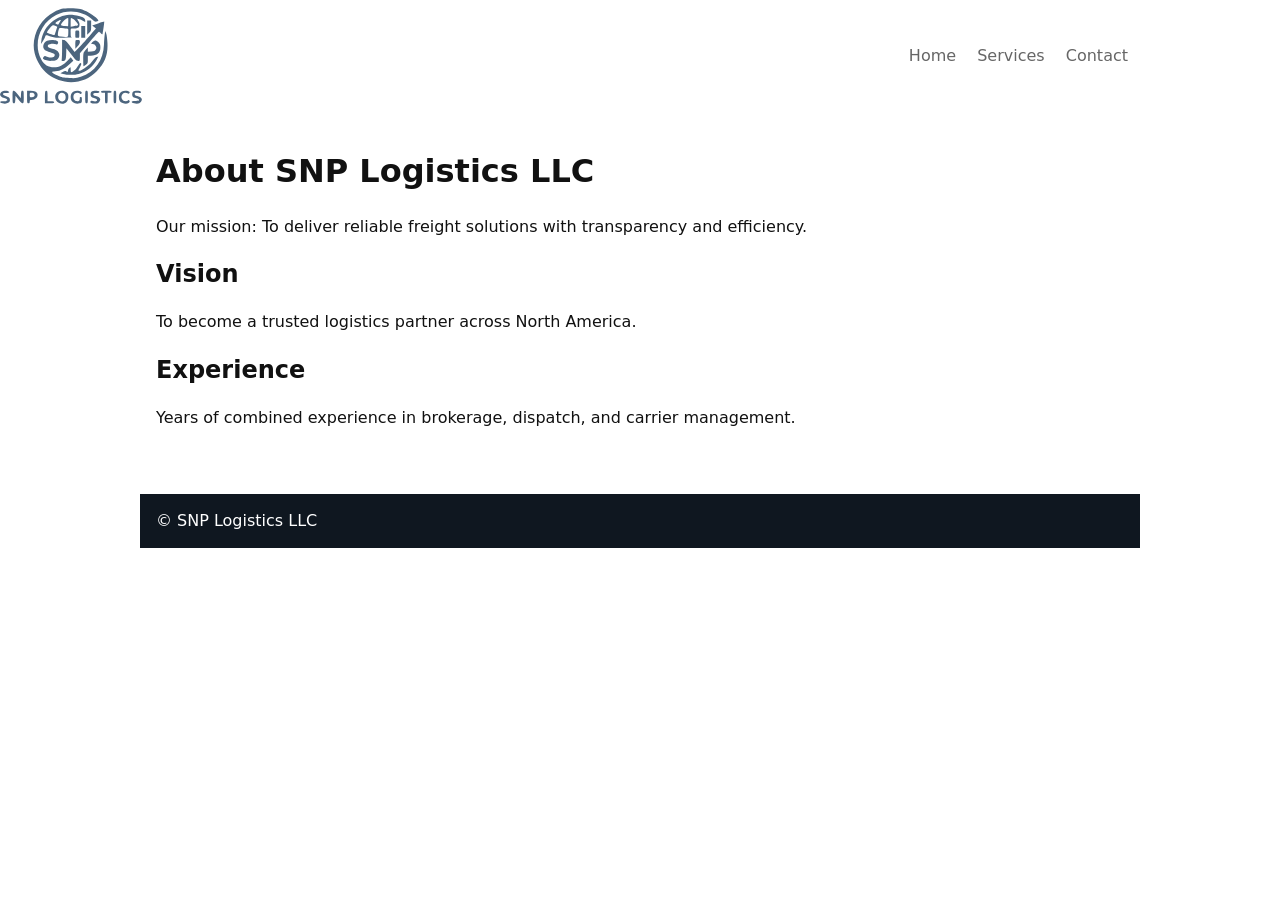
==== about.html @ fad3671a "trigger deployment" ====
<!doctype html>
<html lang="en">
<head>
  <meta charset="utf-8" />
  <meta name="viewport" content="width=device-width,initial-scale=1" />
  <title>About — SNP Logistics LLC</title>
  <link rel="stylesheet" href="css/style.css">
</head>
<body>
  <header class="site-header container">
    <a class="logo" href="/"><img src="assets/icons/logo.svg" alt="logo"/></a>
    <nav>
      <a href="index.html">Home</a>
      <a href="services.html">Services</a>
      <a href="contact.html">Contact</a>
    </nav>
  </header>

  <main class="container">
    <h1>About SNP Logistics LLC</h1>
    <p>Our mission: To deliver reliable freight solutions with transparency and efficiency.</p>
    <h2>Vision</h2>
    <p>To become a trusted logistics partner across North America.</p>
    <h2>Experience</h2>
    <p>Years of combined experience in brokerage, dispatch, and carrier management.</p>
  </main>

  <footer class="site-footer container">&copy; SNP Logistics LLC</footer>
</body>




</html>
---- css/style.css ----
:root{--accent:#0b63d6;--muted:#666}
*{box-sizing:border-box;font-family:Inter,system-ui,Arial,sans-serif}
body{margin:0;color:#111;line-height:1.4}
.container{max-width:1000px;margin:0 auto;padding:1rem}
.site-header{display:flex;justify-content:space-between;align-items:center;padding:0.5rem 0}
.logo{display:flex;align-items:center;gap:.5rem;text-decoration:none;color:inherit}
.logo img{height:96px}
/* push logo much further left */
.logo{margin-left:-140px}
nav a{margin-left:1rem;text-decoration:none;color:var(--muted)}
.hero{background:#f4f7fb;padding:3rem 0}
.hero h1{margin:0 0 .5rem;font-size:2rem}
.cta-row .btn{margin-right:.5rem}
.btn{background:var(--accent);color:#fff;padding:.5rem 1rem;border-radius:6px;text-decoration:none;border:none}
.btn.ghost{background:transparent;color:var(--accent);border:1px solid var(--accent)}
.grid{display:grid;grid-template-columns:repeat(auto-fit,minmax(200px,1fr));gap:1rem}
.card{padding:1rem;background:#fff;border-radius:8px;box-shadow:0 1px 3px rgba(0,0,0,.06);text-align:center}
.card img{height:48px;margin-bottom:.5rem}
.form label{display:block;margin-bottom:.5rem}
.form input,.form textarea,.form select{width:100%;padding:.5rem;margin-top:.25rem;border:1px solid #ddd;border-radius:6px}
.site-footer{background:#0f1720;color:#fff;padding:1rem;margin-top:2rem}
.site-footer a{color:#cfe3ff}
@media(min-width:700px){.hero h1{font-size:2.6rem}}

/* Move logo further left by removing container left padding inside headers */
.site-header .container{padding-left:0;padding-right:.75rem}
header.site-header.container{padding-left:0;padding-right:.75rem}

/* Slightly reduce the negative offset on small screens so logo doesn't touch the viewport */
@media(max-width:700px){
	/* less negative on mobile to avoid overlap */
	.logo{margin-left:-24px}
	.logo img{height:56px}
}
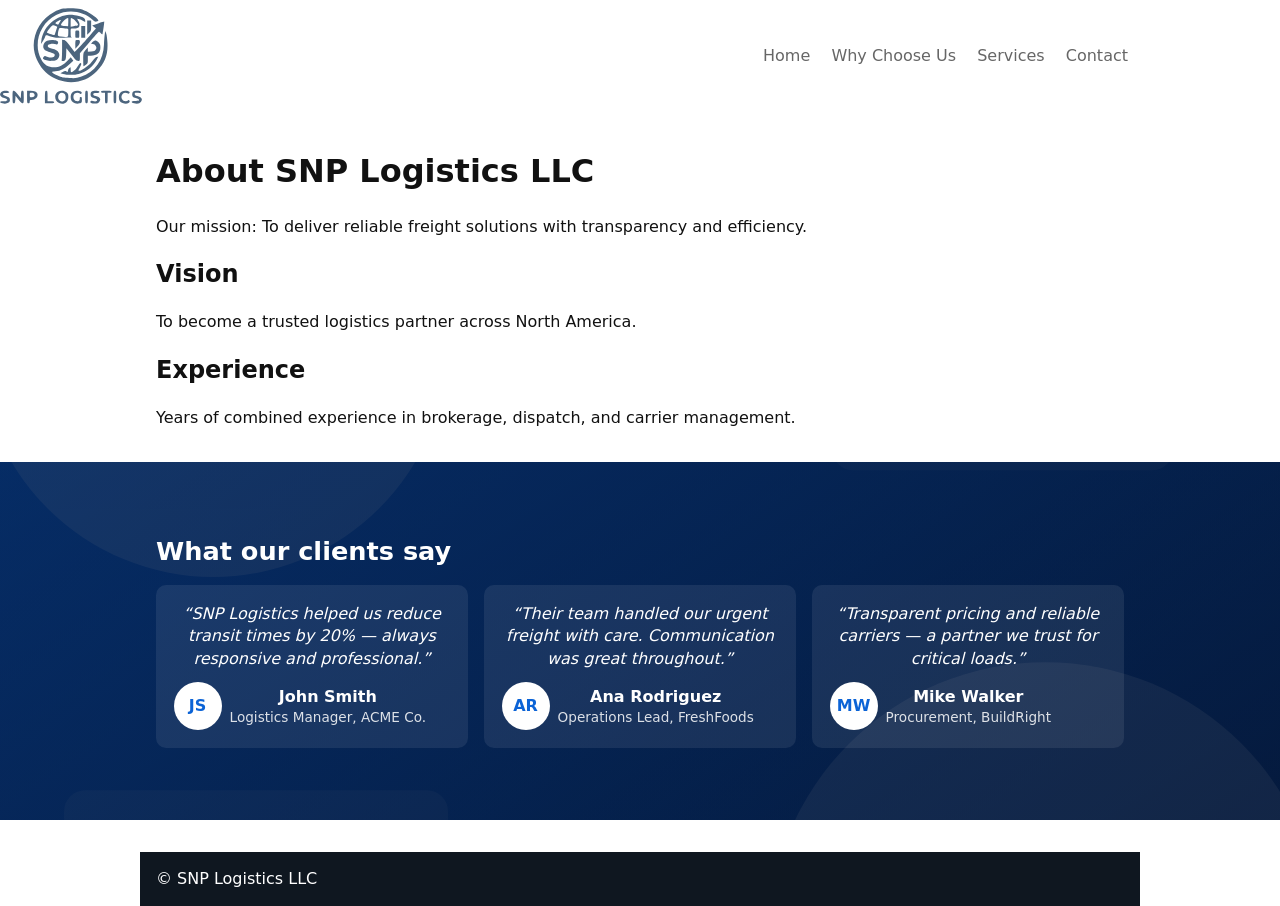
==== commit 01d0fd6d: "second changes" ====
--- a/about.html
+++ b/about.html
@@ -11,6 +11,7 @@
     <a class="logo" href="/"><img src="assets/icons/logo.svg" alt="logo"/></a>
     <nav>
       <a href="index.html">Home</a>
+      <a href="why-us.html">Why Choose Us</a>
       <a href="services.html">Services</a>
       <a href="contact.html">Contact</a>
     </nav>
@@ -25,6 +26,38 @@
     <p>Years of combined experience in brokerage, dispatch, and carrier management.</p>
   </main>
 
+  <section class="testimonials">
+    <div class="testimonials__overlay"></div>
+    <div class="container testimonials__container">
+      <h2>What our clients say</h2>
+      <div class="testimonials__grid">
+        <article class="testimonial card">
+          <p class="testimonial__quote">“SNP Logistics helped us reduce transit times by 20% — always responsive and professional.”</p>
+          <div class="testimonial__meta">
+            <div class="avatar">JS</div>
+            <div class="meta-text"><strong>John Smith</strong><div class="role">Logistics Manager, ACME Co.</div></div>
+          </div>
+        </article>
+
+        <article class="testimonial card">
+          <p class="testimonial__quote">“Their team handled our urgent freight with care. Communication was great throughout.”</p>
+          <div class="testimonial__meta">
+            <div class="avatar">AR</div>
+            <div class="meta-text"><strong>Ana Rodriguez</strong><div class="role">Operations Lead, FreshFoods</div></div>
+          </div>
+        </article>
+
+        <article class="testimonial card">
+          <p class="testimonial__quote">“Transparent pricing and reliable carriers — a partner we trust for critical loads.”</p>
+          <div class="testimonial__meta">
+            <div class="avatar">MW</div>
+            <div class="meta-text"><strong>Mike Walker</strong><div class="role">Procurement, BuildRight</div></div>
+          </div>
+        </article>
+      </div>
+    </div>
+  </section>
+
   <footer class="site-footer container">&copy; SNP Logistics LLC</footer>
 </body>
 
--- a/css/style.css
+++ b/css/style.css
@@ -32,3 +32,57 @@
 	.logo{margin-left:-24px}
 	.logo img{height:56px}
 }
+
+/* Testimonials section styles */
+.testimonials{position:relative;background-image:url("../assets/testimonials-bg.svg");background-size:cover;background-position:center;padding:3.5rem 0;color:#fff}
+.testimonials__overlay{position:absolute;inset:0;background:linear-gradient(rgba(2,6,23,0.55),rgba(2,6,23,0.55))}
+.testimonials__container{position:relative;z-index:1}
+.testimonials h2{margin:0 0 .75rem;color:#fff;font-size:1.6rem}
+.testimonials__grid{display:grid;grid-template-columns:repeat(auto-fit,minmax(240px,1fr));gap:1rem;margin-top:1rem}
+.testimonial.card{background:rgba(255,255,255,0.08);color:#fff;padding:1.1rem;border-radius:10px;box-shadow:none}
+.testimonial__quote{font-style:italic;margin:0 0 .75rem}
+.testimonial__meta{display:flex;align-items:center;gap:.5rem}
+.avatar{width:48px;height:48px;border-radius:50%;background:#fff;color:#0b63d6;display:flex;align-items:center;justify-content:center;font-weight:700}
+.meta-text .role{font-size:0.85rem;color:rgba(255,255,255,0.85)}
+
+@media(max-width:520px){
+  .testimonials{padding:2rem 0}
+  .avatar{width:40px;height:40px}
+  .testimonials h2{font-size:1.2rem}
+}
+
+/* Contact section styles */
+.contact-section{position:relative;padding:3rem 0;background-image:url("../assets/contact-truck-bg.svg");background-size:cover;background-position:right center;color:#0b1b2b}
+.contact-section__overlay{position:absolute;inset:0;background:linear-gradient(rgba(255,255,255,0.85),rgba(255,255,255,0.82));z-index:0}
+.contact-section__inner{position:relative;z-index:1;display:grid;grid-template-columns:1fr 320px;gap:1.25rem;align-items:start}
+.contact-section__form{padding:1.25rem;background:rgba(255,255,255,0.95);border-radius:10px;box-shadow:0 6px 18px rgba(16,40,80,0.06)}
+.contact-section__form h2{margin-top:0}
+.contact-section__form .muted{color:var(--muted);margin-bottom:.75rem}
+.contact-section__form .form label{display:block;margin-bottom:.75rem}
+.contact-section__form .form input,.contact-section__form .form textarea{width:100%;padding:.6rem;border:1px solid #e6eef8;border-radius:8px;background:#ffffff}
+.contact-section__form .btn{display:inline-block;margin-top:.5rem}
+.contact-section__info{padding:1rem 1.25rem;border-radius:10px;background:linear-gradient(180deg,rgba(255,255,255,0.98),rgba(255,255,255,0.96));box-shadow:0 6px 18px rgba(12,24,40,.05)}
+.contact-section__info h3{margin-top:0}
+.contact-list{list-style:none;padding:0;margin:0;display:flex;flex-direction:column;gap:.75rem}
+.contact-list li{display:flex;gap:.75rem;align-items:center}
+.contact-list .icon{width:44px;height:44px;border-radius:8px;background:#eef6ff;display:inline-flex;align-items:center;justify-content:center;font-size:1.1rem}
+.muted{color:var(--muted)}
+
+@media(max-width:900px){
+	.contact-section__inner{grid-template-columns:1fr}
+	.contact-section__info{order:2}
+}
+
+/* Why Choose Us page styles */
+.stats-overview .stats-grid{display:grid;grid-template-columns:repeat(auto-fit,minmax(180px,1fr));gap:1rem;margin-top:1rem}
+.stat{padding:1.25rem;text-align:center;background:linear-gradient(180deg,#fff,#f8fbff);border-radius:10px}
+.stat__value{font-size:2rem;font-weight:800;color:var(--accent)}
+.stat__label{font-size:.95rem;color:var(--muted);margin-top:.25rem}
+.why-grid{display:grid;grid-template-columns:1fr 320px;gap:1.25rem;margin-top:1rem}
+.why-grid .content{padding:1.25rem}
+.quick-facts ul{list-style:none;padding:0;margin:0}
+.quick-facts li{padding:.45rem 0;border-bottom:1px solid #eef4fb}
+
+@media(max-width:900px){
+	.why-grid{grid-template-columns:1fr}
+}
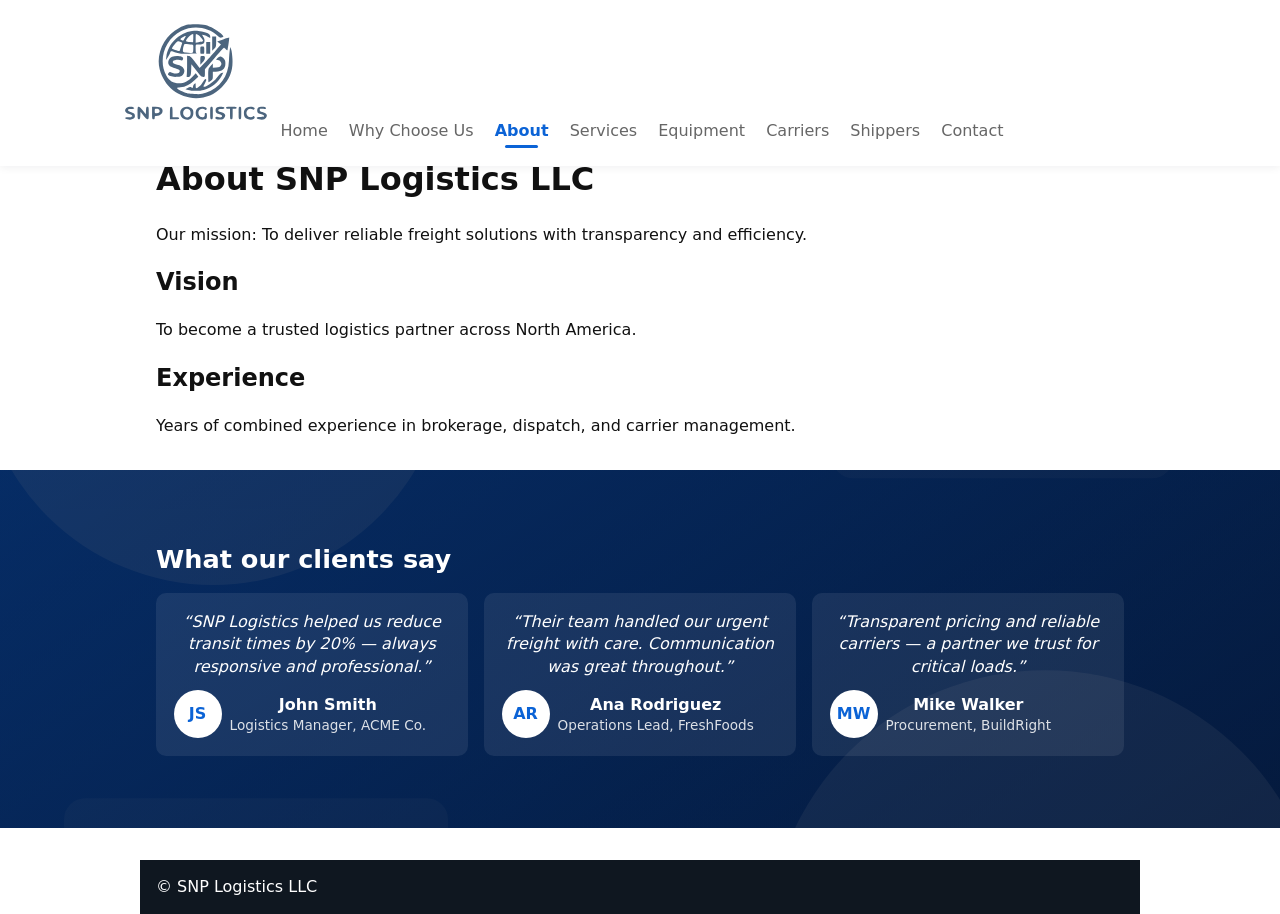
==== commit 6d592533: "day three" ====
--- a/about.html
+++ b/about.html
@@ -7,14 +7,20 @@
   <link rel="stylesheet" href="css/style.css">
 </head>
 <body>
-  <header class="site-header container">
+  <header class="site-header">
+    <div class="container">
     <a class="logo" href="/"><img src="assets/icons/logo.svg" alt="logo"/></a>
     <nav>
       <a href="index.html">Home</a>
       <a href="why-us.html">Why Choose Us</a>
+      <a href="about.html" aria-current="page">About</a>
       <a href="services.html">Services</a>
+      <a href="equipment.html">Equipment</a>
+      <a href="carriers.html">Carriers</a>
+      <a href="shippers.html">Shippers</a>
       <a href="contact.html">Contact</a>
     </nav>
+    </div>
   </header>
 
   <main class="container">
--- a/css/style.css
+++ b/css/style.css
@@ -1,6 +1,9 @@
 :root{--accent:#0b63d6;--muted:#666}
 *{box-sizing:border-box;font-family:Inter,system-ui,Arial,sans-serif}
 body{margin:0;color:#111;line-height:1.4}
+.site-header{position:fixed;top:0;left:0;right:0;background:#fff;z-index:1000;box-shadow:0 2px 8px rgba(10,20,40,0.06)}
+/* ensure page content isn't hidden behind the fixed header */
+body{padding-top:120px}
 .container{max-width:1000px;margin:0 auto;padding:1rem}
 .site-header{display:flex;justify-content:space-between;align-items:center;padding:0.5rem 0}
 .logo{display:flex;align-items:center;gap:.5rem;text-decoration:none;color:inherit}
@@ -31,6 +34,10 @@
 	/* less negative on mobile to avoid overlap */
 	.logo{margin-left:-24px}
 	.logo img{height:56px}
+}
+
+@media(max-width:800px){
+  body{padding-top:88px}
 }
 
 /* Testimonials section styles */
@@ -86,3 +93,79 @@
 @media(max-width:900px){
 	.why-grid{grid-template-columns:1fr}
 }
+
+/* Compact Why section on homepage */
+.why-home{padding:2rem 0;background:transparent}
+.why-home h2{margin:0 0 .25rem}
+.why-home .muted{margin-bottom:.75rem}
+.why-home__stats{display:grid;grid-template-columns:repeat(3,1fr);gap:1rem;align-items:center}
+.why-home__stat{padding:1rem;text-align:center}
+.why-home__stat .stat__value{font-size:1.6rem}
+.why-home__stat .stat__label{font-size:.9rem;color:var(--muted)}
+.why-home__cta{display:flex;align-items:center;justify-content:center}
+
+@media(max-width:700px){
+	.why-home__stats{grid-template-columns:1fr;gap:.75rem}
+	.why-home__cta{padding:0.25rem}
+}
+
+/* Request Quote page styles */
+.quote-hero{position:relative;background-size:cover;background-position:center;padding:3.5rem 0;color:#fff;}
+.quote-hero{background-image: -webkit-image-set(url("../assets/quote-hero-1200.webp") 1x, url("../assets/quote-hero-1200.jpg") 1x);}
+.quote-hero{background-image: image-set(url("../assets/quote-hero-1200.webp") type("image/webp") 1x, url("../assets/quote-hero-1200.jpg") type("image/jpeg") 1x);}
+.quote-hero::before{content:"";position:absolute;inset:0;background:linear-gradient(rgba(3,9,23,0.45),rgba(3,9,23,0.35));z-index:0}
+.quote-hero .muted{color:rgba(255,255,255,0.95);position:relative;z-index:1}
+.quote-form{margin:2rem 0}
+.quote-wizard .wizard-head{padding:0 1rem 1rem}
+.step-indicators{display:flex;gap:.5rem}
+.step-indicator{width:32px;height:32px;border-radius:50%;background:#eef4fb;color:var(--muted);display:inline-flex;align-items:center;justify-content:center;font-weight:700}
+.step-indicator.active{background:var(--accent);color:#fff}
+.wizard-step{padding:1rem}
+.equipment-grid{display:grid;grid-template-columns:repeat(auto-fit,minmax(140px,1fr));gap:.5rem}
+.option{display:flex;gap:.6rem;align-items:center;padding:.8rem;border:1px solid #e6eef8;border-radius:10px;background:#fff;cursor:pointer;transition:transform .12s ease,box-shadow .12s ease}
+.option img{width:40px;height:40px;flex:0 0 40px}
+.option span{font-weight:600}
+.option input{margin-right:.5rem}
+.option:hover{transform:translateY(-4px);box-shadow:0 8px 20px rgba(12,40,80,.06)}
+.option input{position:relative;z-index:2}
+
+/* Selected equipment styling */
+.option.selected{border-color:var(--accent);box-shadow:0 12px 30px rgba(11,99,214,0.14);transform:translateY(-6px)}
+.option.selected img{filter:drop-shadow(0 4px 10px rgba(11,99,214,0.12))}
+
+/* Header shrink styles */
+.site-header{transition:all .28s ease}
+.site-header .logo img{height:96px;transition:height .28s ease}
+.site-header.shrink{padding-top:6px;padding-bottom:6px;box-shadow:0 6px 18px rgba(10,20,40,0.08)}
+.site-header.shrink .logo img{height:56px}
+
+/* Active nav link */
+.site-header nav a.active,
+.site-header nav a[aria-current="page"]{
+	color:var(--accent);
+	font-weight:700;
+	position:relative;
+}
+.site-header nav a.active::after,
+.site-header nav a[aria-current="page"]::after{
+	content:"";
+	position:absolute;
+	left:0;right:0;bottom:-8px;height:3px;background:var(--accent);border-radius:3px;margin:0 auto;width:60%;
+}
+.wizard-actions{display:flex;gap:.5rem;justify-content:flex-end;margin-top:1rem}
+.back-btn{background:transparent;border:1px solid #cbd7e6}
+.btn-primary{background:var(--accent);color:#fff}
+
+@media(max-width:700px){
+	.quote-hero{padding:2rem}
+	.step-indicators{justify-content:center}
+}
+
+/* Quote form grid */
+.quote-form__grid{display:grid;grid-template-columns:1fr 340px;gap:1rem;align-items:start}
+.quote-side{display:flex;flex-direction:column;align-items:center;text-align:center}
+
+@media(max-width:900px){
+	.quote-form__grid{grid-template-columns:1fr}
+	.quote-side{order:2}
+}
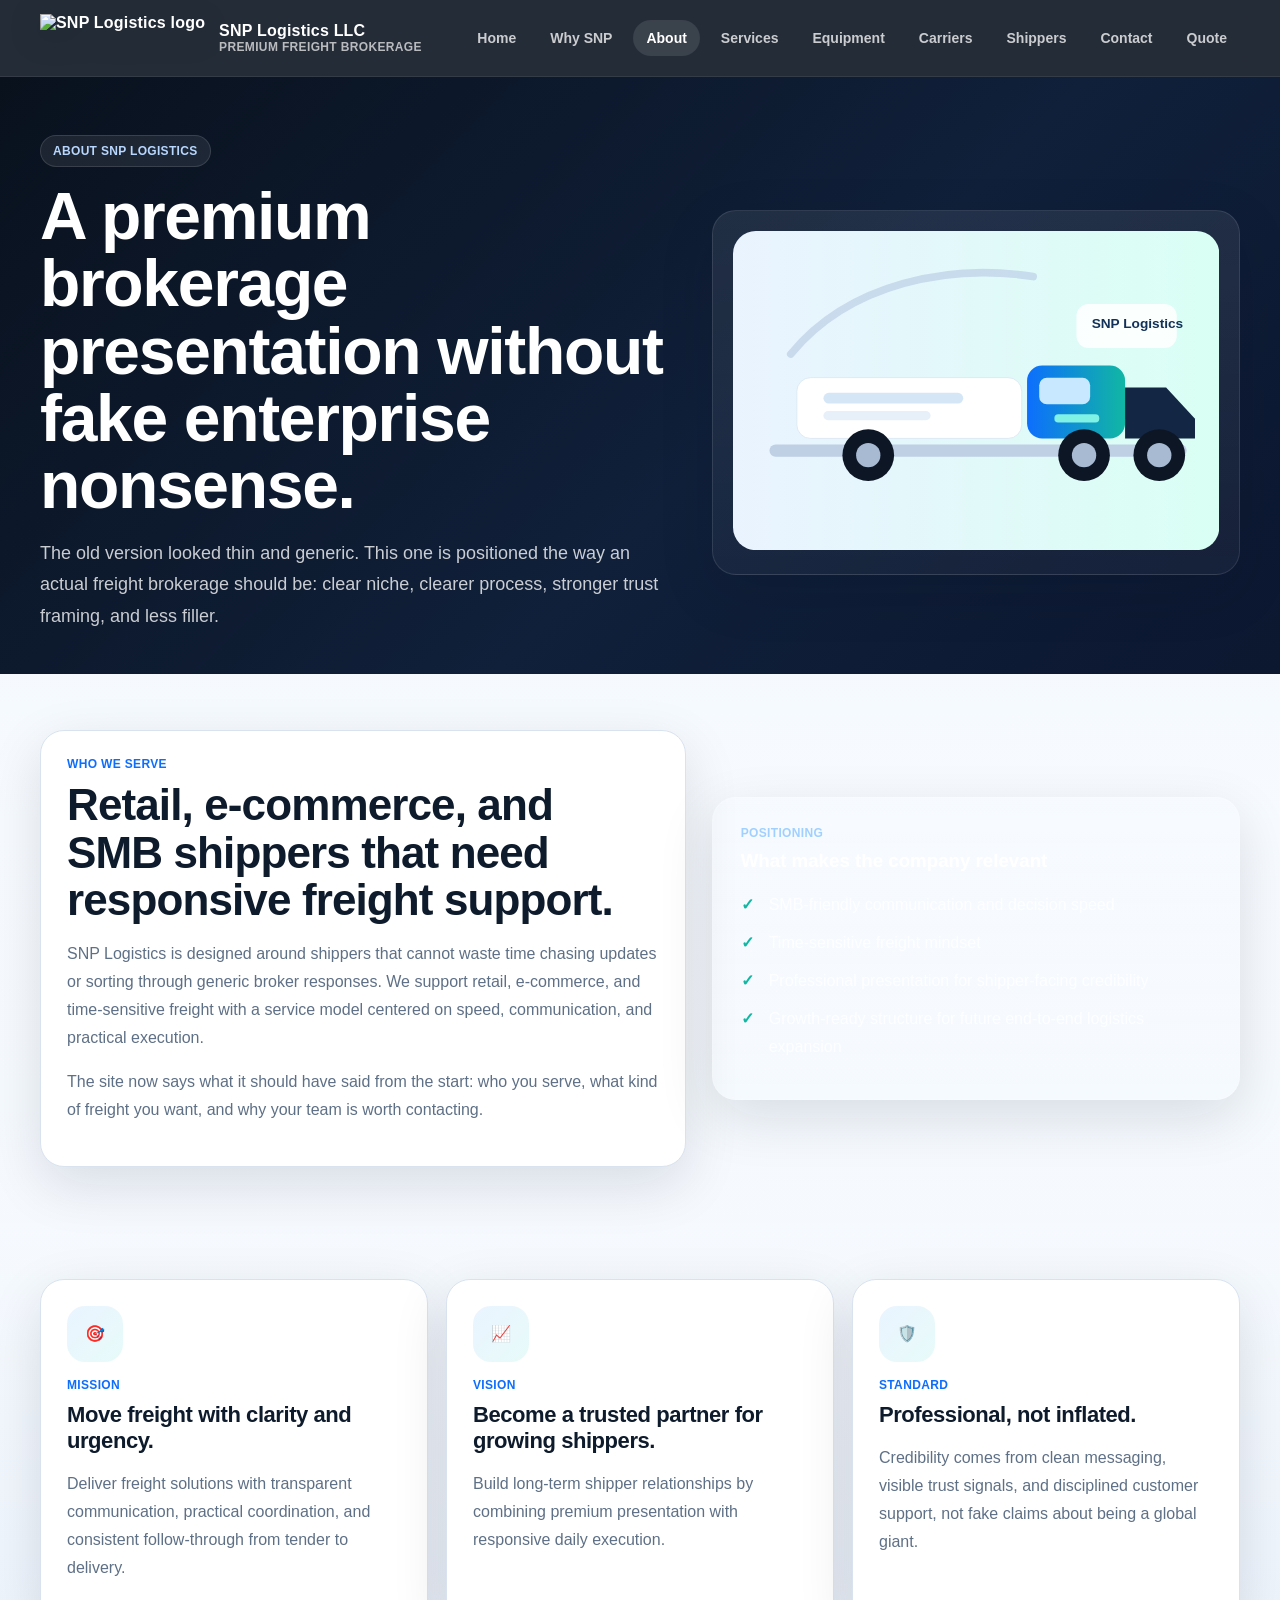
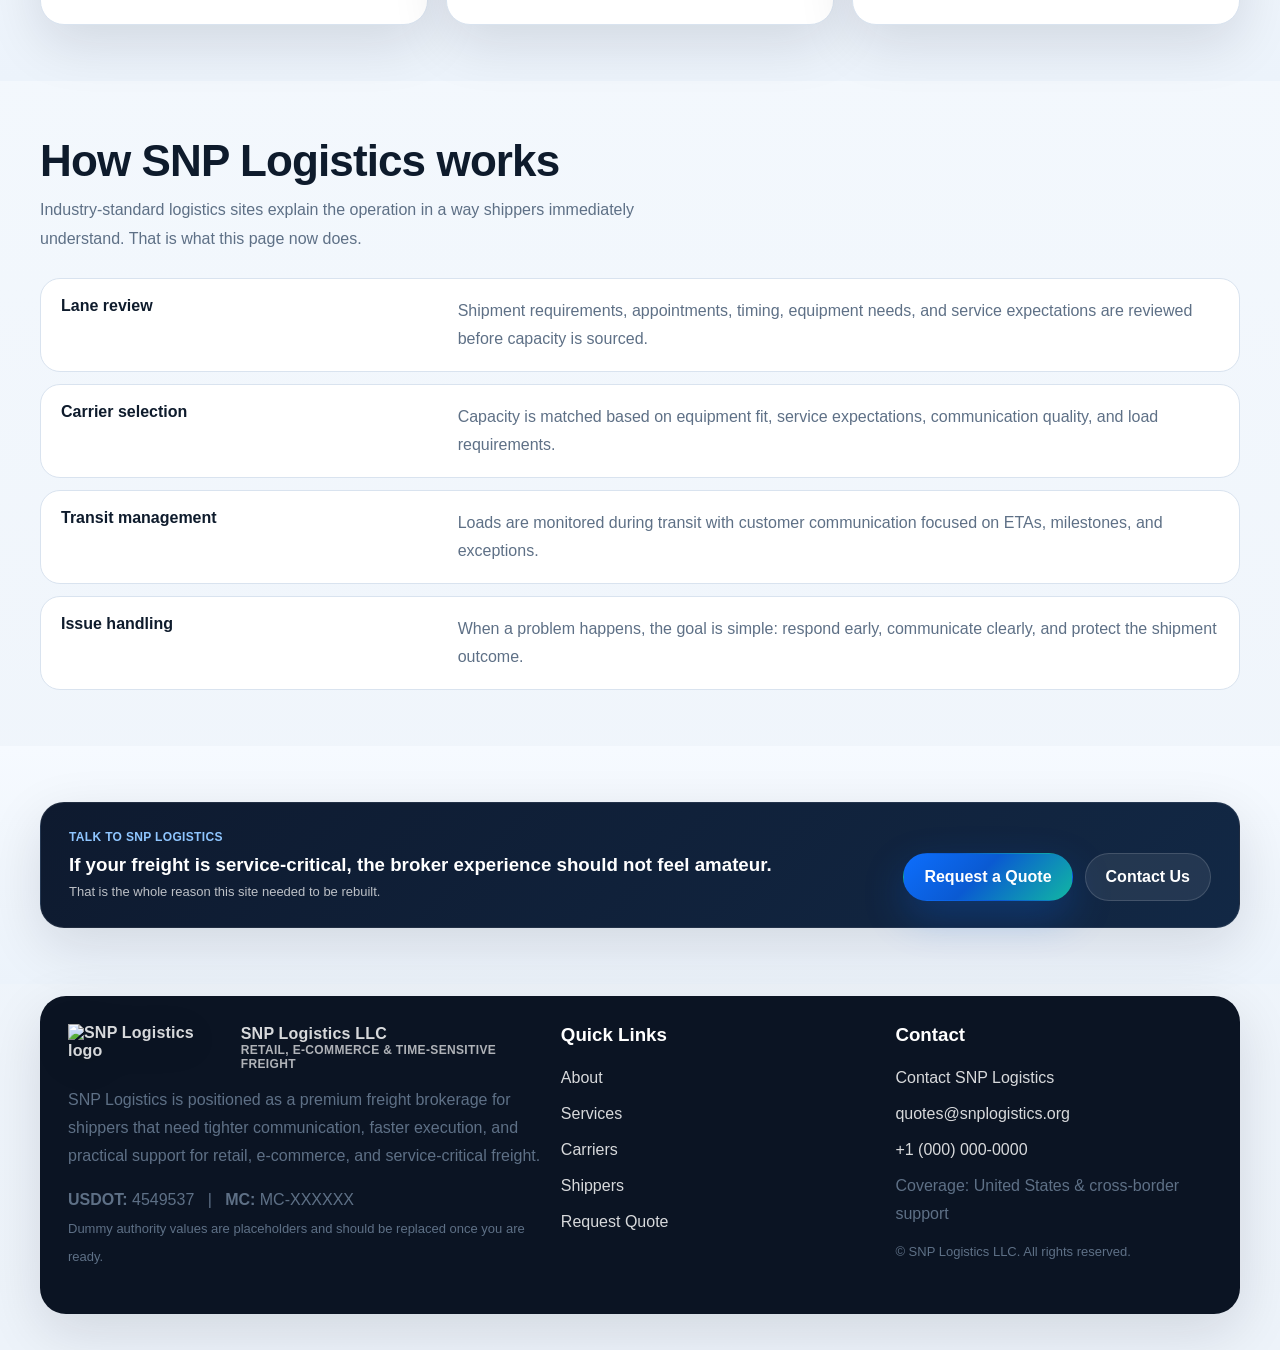
==== commit 77d2d784: "V2" ====
--- a/about.html
+++ b/about.html
@@ -1,73 +1,97 @@
-<!doctype html>
-<html lang="en">
-<head>
-  <meta charset="utf-8" />
-  <meta name="viewport" content="width=device-width,initial-scale=1" />
-  <title>About — SNP Logistics LLC</title>
-  <link rel="stylesheet" href="css/style.css">
-</head>
-<body>
-  <header class="site-header">
-    <div class="container">
-    <a class="logo" href="/"><img src="assets/icons/logo.svg" alt="logo"/></a>
-    <nav>
-      <a href="index.html">Home</a>
-      <a href="why-us.html">Why Choose Us</a>
-      <a href="about.html" aria-current="page">About</a>
-      <a href="services.html">Services</a>
-      <a href="equipment.html">Equipment</a>
-      <a href="carriers.html">Carriers</a>
-      <a href="shippers.html">Shippers</a>
-      <a href="contact.html">Contact</a>
-    </nav>
-    </div>
-  </header>
-
-  <main class="container">
-    <h1>About SNP Logistics LLC</h1>
-    <p>Our mission: To deliver reliable freight solutions with transparency and efficiency.</p>
-    <h2>Vision</h2>
-    <p>To become a trusted logistics partner across North America.</p>
-    <h2>Experience</h2>
-    <p>Years of combined experience in brokerage, dispatch, and carrier management.</p>
-  </main>
-
-  <section class="testimonials">
-    <div class="testimonials__overlay"></div>
-    <div class="container testimonials__container">
-      <h2>What our clients say</h2>
-      <div class="testimonials__grid">
-        <article class="testimonial card">
-          <p class="testimonial__quote">“SNP Logistics helped us reduce transit times by 20% — always responsive and professional.”</p>
-          <div class="testimonial__meta">
-            <div class="avatar">JS</div>
-            <div class="meta-text"><strong>John Smith</strong><div class="role">Logistics Manager, ACME Co.</div></div>
-          </div>
-        </article>
-
-        <article class="testimonial card">
-          <p class="testimonial__quote">“Their team handled our urgent freight with care. Communication was great throughout.”</p>
-          <div class="testimonial__meta">
-            <div class="avatar">AR</div>
-            <div class="meta-text"><strong>Ana Rodriguez</strong><div class="role">Operations Lead, FreshFoods</div></div>
-          </div>
-        </article>
-
-        <article class="testimonial card">
-          <p class="testimonial__quote">“Transparent pricing and reliable carriers — a partner we trust for critical loads.”</p>
-          <div class="testimonial__meta">
-            <div class="avatar">MW</div>
-            <div class="meta-text"><strong>Mike Walker</strong><div class="role">Procurement, BuildRight</div></div>
-          </div>
-        </article>
-      </div>
-    </div>
-  </section>
-
-  <footer class="site-footer container">&copy; SNP Logistics LLC</footer>
-</body>
-
-
-
-
-</html>
+<!doctype html><html lang="en"><head><meta charset="utf-8"><meta name="viewport" content="width=device-width, initial-scale=1"><title>About | SNP Logistics LLC</title><meta name="description" content="About | SNP Logistics LLC"><style>
+:root{
+  --bg:#09111d;
+  --bg-soft:#0f1b2e;
+  --panel:#0d1727;
+  --panel-2:#111f34;
+  --card:#ffffff;
+  --card-2:#f5f8fc;
+  --text:#0e1b2c;
+  --muted:#5e7086;
+  --line:#d9e3ef;
+  --brand:#0d6efd;
+  --brand-2:#11b7a3;
+  --ink:#ffffff;
+  --shadow:0 18px 55px rgba(7,17,31,.12);
+  --radius:24px;
+  --max:1200px;
+}
+*{box-sizing:border-box}
+html{scroll-behavior:smooth}
+body{margin:0;font-family:Inter,Segoe UI,Arial,sans-serif;background:linear-gradient(180deg,#eef4fb 0%,#f7fbff 28%,#edf3fa 100%);color:var(--text)}
+a{text-decoration:none;color:inherit}
+img{display:block;max-width:100%}
+.container{width:min(var(--max),calc(100% - 32px));margin:0 auto}
+.site-header{position:sticky;top:0;z-index:40;background:rgba(8,17,29,.88);backdrop-filter:blur(16px);border-bottom:1px solid rgba(255,255,255,.08)}
+.header-inner{display:flex;align-items:center;justify-content:space-between;gap:20px;padding:14px 0}
+.brand{display:flex;align-items:center;gap:14px;color:#fff;font-weight:800;letter-spacing:.2px}
+.brand img{height:48px;width:auto;object-fit:contain;filter:drop-shadow(0 6px 16px rgba(0,0,0,.24))}
+.brand small{display:block;color:rgba(255,255,255,.68);font-size:12px;font-weight:600;letter-spacing:.35px;text-transform:uppercase}
+.site-nav{display:flex;gap:8px;flex-wrap:wrap;justify-content:flex-end}
+.site-nav a{padding:10px 13px;border-radius:999px;color:rgba(255,255,255,.76);font-weight:700;font-size:14px}
+.site-nav a:hover,.site-nav a[aria-current="page"]{background:rgba(255,255,255,.1);color:#fff}
+.hero{padding:72px 0 58px;background:radial-gradient(circle at top right,rgba(17,183,163,.14),transparent 28%),linear-gradient(135deg,#09111d,#10203a 58%,#0c1730);color:#fff}
+.hero-grid,.split{display:grid;grid-template-columns:1.1fr .9fr;gap:26px;align-items:center}
+.eyebrow{display:inline-flex;align-items:center;gap:8px;padding:8px 12px;border-radius:999px;background:rgba(255,255,255,.08);border:1px solid rgba(255,255,255,.12);font-size:12px;font-weight:800;letter-spacing:.32px;text-transform:uppercase;color:#b8d7ff}
+.hero h1,.page-hero h1{font-size:clamp(34px,5.8vw,66px);line-height:1.02;margin:16px 0 14px;letter-spacing:-.02em}
+.lead,.page-hero p{font-size:18px;line-height:1.75;color:rgba(255,255,255,.78);max-width:64ch}
+.actions{display:flex;gap:12px;flex-wrap:wrap;margin-top:24px}
+.btn{display:inline-flex;align-items:center;justify-content:center;padding:14px 20px;border-radius:999px;font-weight:800;border:1px solid transparent;transition:.22s ease;cursor:pointer}
+.btn:hover{transform:translateY(-1px)}
+.btn-primary{background:linear-gradient(135deg,var(--brand),#0a5ad2 45%,var(--brand-2));color:#fff;box-shadow:0 16px 40px rgba(13,110,253,.26)}
+.btn-secondary{background:rgba(255,255,255,.08);border-color:rgba(255,255,255,.14);color:#fff}
+.hero-card,.dark-card,.inline-cta,.card,.stat{border-radius:var(--radius);box-shadow:var(--shadow)}
+.hero-card,.dark-card{background:linear-gradient(180deg,rgba(255,255,255,.08),rgba(255,255,255,.04));border:1px solid rgba(255,255,255,.1)}
+.hero-card{padding:20px}
+.metric-grid{display:grid;grid-template-columns:repeat(3,1fr);gap:14px;margin-top:22px}
+.stat{background:rgba(255,255,255,.08);padding:18px;border:1px solid rgba(255,255,255,.1)}
+.stat strong{display:block;font-size:28px;color:#fff;margin-bottom:6px}
+.section{padding:56px 0}
+.section.alt{background:linear-gradient(180deg,#f6faff 0%,#ecf3fb 100%)}
+.section h2{font-size:clamp(28px,4vw,44px);line-height:1.08;margin:0 0 12px;letter-spacing:-.02em}
+.section-copy{max-width:72ch;color:var(--muted);line-height:1.8;margin:0 0 24px}
+.grid-2,.grid-3,.grid-4{display:grid;gap:18px}
+.grid-2{grid-template-columns:repeat(2,1fr)}
+.grid-3{grid-template-columns:repeat(3,1fr)}
+.grid-4{grid-template-columns:repeat(4,1fr)}
+.card{background:#fff;border:1px solid var(--line);padding:26px}
+.card h3{margin:0 0 10px;font-size:22px;letter-spacing:-.02em}
+.card p,.card li,.row div,.footer-shell p,.footer-shell li,.badge-list li,.check-list li{color:var(--muted);line-height:1.75}
+.kicker{font-size:12px;font-weight:900;letter-spacing:.34px;text-transform:uppercase;color:var(--brand);margin-bottom:10px}
+.icon-box{width:56px;height:56px;border-radius:18px;display:grid;place-items:center;background:linear-gradient(135deg,#eaf4ff,#e7fbf9);margin-bottom:16px}
+.dark-card{padding:28px;color:#fff}
+.dark-card p,.dark-card li{color:rgba(255,255,255,.78)}
+.badge-list,.check-list{list-style:none;padding:0;margin:16px 0 0}
+.badge-list li,.check-list li{position:relative;padding-left:28px;margin:10px 0}
+.badge-list li::before,.check-list li::before{content:'✓';position:absolute;left:0;top:0;color:var(--brand-2);font-weight:900}
+.page-hero{padding:58px 0 24px;background:linear-gradient(135deg,#09111d,#10203a 58%,#0c1730);color:#fff}
+.page-hero .hero-card{background:linear-gradient(180deg,rgba(255,255,255,.08),rgba(255,255,255,.04))}
+.page-hero p{color:rgba(255,255,255,.78)}
+.table-like{display:grid;gap:12px}
+.row{display:grid;grid-template-columns:1fr 2fr;gap:16px;padding:18px 20px;background:#fff;border:1px solid var(--line);border-radius:20px}
+.row strong{font-size:16px}
+.inline-cta{display:flex;justify-content:space-between;align-items:center;gap:18px;padding:26px 28px;background:linear-gradient(135deg,#0e1a2f,#122845);color:#fff;border:1px solid rgba(255,255,255,.08)}
+.inline-cta .small{color:rgba(255,255,255,.72)}
+.quote-strip{display:grid;grid-template-columns:repeat(4,1fr);gap:14px;margin-top:18px}
+.quote-strip .item{background:#fff;border:1px solid var(--line);border-radius:20px;padding:18px}
+.quote-strip strong{display:block;color:var(--brand);font-size:20px;margin-bottom:6px}
+.testimonial{background:linear-gradient(180deg,#fff,#f7fbff);border:1px solid var(--line);border-radius:24px;padding:24px;box-shadow:var(--shadow)}
+.testimonial p{font-size:17px;line-height:1.8;color:#314258}
+.testimonial .meta{margin-top:14px;font-weight:800;color:#0e1b2c}
+.testimonial .meta span{display:block;font-size:13px;color:var(--muted);font-weight:600}
+.form-grid{display:grid;grid-template-columns:repeat(2,1fr);gap:16px}
+.form-grid .full{grid-column:1 / -1}
+label{display:block;font-size:14px;font-weight:800}
+input,select,textarea{width:100%;margin-top:8px;padding:14px 15px;border-radius:16px;border:1px solid #cad8e8;background:#fff;color:var(--text);font:inherit}
+textarea{min-height:130px;resize:vertical}
+.notice{padding:15px 18px;border-radius:16px;background:#f2f8ff;border:1px solid #cfe0f6;color:#355270}
+footer.site-footer{padding:12px 0 36px}
+.footer-shell{display:grid;grid-template-columns:1.2fr .8fr .8fr;gap:18px;padding:28px;background:#0b1423;color:#fff;border-radius:26px;box-shadow:var(--shadow)}
+.footer-shell ul{list-style:none;padding:0;margin:0}
+.footer-shell li{margin:8px 0}
+.footer-shell a{color:rgba(255,255,255,.84)}
+.small{font-size:13px;color:var(--muted)}
+.center{text-align:center}
+@media (max-width:980px){.hero-grid,.split,.grid-4,.grid-3,.grid-2,.footer-shell,.form-grid,.row,.quote-strip,.metric-grid{grid-template-columns:1fr}}
+@media (max-width:860px){.header-inner{flex-direction:column;align-items:flex-start}.site-nav{justify-content:flex-start;overflow:auto;width:100%}}
+</style></head><body><header class="site-header"><div class="container header-inner"><a class="brand" href="index.html" aria-label="SNP Logistics home"><img src="https://snplogistics.org/assets/icons/logo.svg" alt="SNP Logistics logo"><span>SNP Logistics LLC<small>Premium Freight Brokerage</small></span></a><nav class="site-nav" aria-label="Primary"><a href="index.html">Home</a><a href="why-us.html">Why SNP</a><a href="about.html" aria-current="page">About</a><a href="services.html">Services</a><a href="equipment.html">Equipment</a><a href="carriers.html">Carriers</a><a href="shippers.html">Shippers</a><a href="contact.html">Contact</a><a href="request-quote.html">Quote</a></nav></div></header><main><section class="page-hero"><div class="container hero-grid"><div><span class="eyebrow">About SNP Logistics</span><h1>A premium brokerage presentation without fake enterprise nonsense.</h1><p>The old version looked thin and generic. This one is positioned the way an actual freight brokerage should be: clear niche, clearer process, stronger trust framing, and less filler.</p></div><div class="hero-card"><svg viewBox="0 0 640 420" xmlns="http://www.w3.org/2000/svg" role="img" aria-label="Freight truck illustration"><defs><linearGradient id="bg1" x1="0" x2="1"><stop offset="0%" stop-color="#eaf3ff"/><stop offset="100%" stop-color="#d9fff4"/></linearGradient><linearGradient id="truck" x1="0" x2="1"><stop offset="0%" stop-color="#0d6efd"/><stop offset="100%" stop-color="#11b7a3"/></linearGradient></defs><rect width="640" height="420" rx="30" fill="url(#bg1)"/><path d="M56 289h533" stroke="#bfd0e5" stroke-width="16" stroke-linecap="round"/><rect x="84" y="193" width="296" height="80" rx="18" fill="#fff" stroke="#d8e5f1"/><rect x="387" y="177" width="129" height="96" rx="20" fill="url(#truck)"/><path d="M516 206h54l38 41v26h-92z" fill="#132644"/><rect x="403" y="193" width="67" height="35" rx="10" fill="#c7e8ff"/><circle cx="178" cy="295" r="34" fill="#0d1625"/><circle cx="178" cy="295" r="16" fill="#a7bad2"/><circle cx="462" cy="295" r="34" fill="#0d1625"/><circle cx="462" cy="295" r="16" fill="#a7bad2"/><circle cx="561" cy="295" r="34" fill="#0d1625"/><circle cx="561" cy="295" r="16" fill="#a7bad2"/><rect x="119" y="213" width="184" height="14" rx="7" fill="#d5e7f7"/><rect x="119" y="237" width="141" height="12" rx="6" fill="#e7eff8"/><rect x="423" y="241" width="59" height="11" rx="5" fill="#7ff1e5"/><path d="M76 162c78-95 212-119 319-102" stroke="#bfd2e8" stroke-width="10" stroke-linecap="round" fill="none" opacity=".75"/><rect x="452" y="96" width="132" height="58" rx="16" fill="#fff" opacity=".88"/><text x="472" y="128" font-family="Arial, sans-serif" font-size="18" font-weight="700" fill="#123259">SNP Logistics</text></svg></div></div></section><section class="section"><div class="container split"><article class="card"><div class="kicker">Who we serve</div><h2>Retail, e-commerce, and SMB shippers that need responsive freight support.</h2><p>SNP Logistics is designed around shippers that cannot waste time chasing updates or sorting through generic broker responses. We support retail, e-commerce, and time-sensitive freight with a service model centered on speed, communication, and practical execution.</p><p>The site now says what it should have said from the start: who you serve, what kind of freight you want, and why your team is worth contacting.</p></article><aside class="dark-card"><div class="kicker" style="color:#9fd0ff">Positioning</div><h3 style="margin-top:0">What makes the company relevant</h3><ul class="badge-list"><li>SMB-friendly communication and decision speed</li><li>Time-sensitive freight mindset</li><li>Professional presentation for shipper-facing credibility</li><li>Growth-ready structure for future end-to-end logistics expansion</li></ul></aside></div></section><section class="section alt"><div class="container grid-3"><article class="card"><div class="icon-box">🎯</div><div class="kicker">Mission</div><h3>Move freight with clarity and urgency.</h3><p>Deliver freight solutions with transparent communication, practical coordination, and consistent follow-through from tender to delivery.</p></article><article class="card"><div class="icon-box">📈</div><div class="kicker">Vision</div><h3>Become a trusted partner for growing shippers.</h3><p>Build long-term shipper relationships by combining premium presentation with responsive daily execution.</p></article><article class="card"><div class="icon-box">🛡️</div><div class="kicker">Standard</div><h3>Professional, not inflated.</h3><p>Credibility comes from clean messaging, visible trust signals, and disciplined customer support, not fake claims about being a global giant.</p></article></div></div></section><section class="section"><div class="container"><h2>How SNP Logistics works</h2><p class="section-copy">Industry-standard logistics sites explain the operation in a way shippers immediately understand. That is what this page now does.</p><div class="table-like"><div class="row"><strong>Lane review</strong><div>Shipment requirements, appointments, timing, equipment needs, and service expectations are reviewed before capacity is sourced.</div></div><div class="row"><strong>Carrier selection</strong><div>Capacity is matched based on equipment fit, service expectations, communication quality, and load requirements.</div></div><div class="row"><strong>Transit management</strong><div>Loads are monitored during transit with customer communication focused on ETAs, milestones, and exceptions.</div></div><div class="row"><strong>Issue handling</strong><div>When a problem happens, the goal is simple: respond early, communicate clearly, and protect the shipment outcome.</div></div></div></div></section><section class="section alt"><div class="container"><div class="inline-cta"><div><div class="kicker" style="color:#8fc6ff">Talk to SNP Logistics</div><h3 style="margin:0 0 8px">If your freight is service-critical, the broker experience should not feel amateur.</h3><div class="small">That is the whole reason this site needed to be rebuilt.</div></div><div class="actions"><a class="btn btn-primary" href="request-quote.html">Request a Quote</a><a class="btn btn-secondary" href="contact.html">Contact Us</a></div></div></div></section></main><footer class="site-footer"><div class="container"><div class="footer-shell"><div><a class="brand" href="index.html" aria-label="SNP Logistics home"><img src="https://snplogistics.org/assets/icons/logo.svg" alt="SNP Logistics logo"><span>SNP Logistics LLC<small>Retail, e-commerce &amp; time-sensitive freight</small></span></a><p style="margin-top:14px">SNP Logistics is positioned as a premium freight brokerage for shippers that need tighter communication, faster execution, and practical support for retail, e-commerce, and service-critical freight.</p><p><strong>USDOT:</strong> 4549537 &nbsp; | &nbsp; <strong>MC:</strong> MC-XXXXXX<br><span class="small">Dummy authority values are placeholders and should be replaced once you are ready.</span></p></div><div><h3 style="margin-top:0">Quick Links</h3><ul><li><a href="about.html">About</a></li><li><a href="services.html">Services</a></li><li><a href="carriers.html">Carriers</a></li><li><a href="shippers.html">Shippers</a></li><li><a href="request-quote.html">Request Quote</a></li></ul></div><div><h3 style="margin-top:0">Contact</h3><ul><li><a href="contact.html">Contact SNP Logistics</a></li><li><a href="mailto:quotes@snplogistics.org">quotes@snplogistics.org</a></li><li><a href="tel:+1-000-000-0000">+1 (000) 000-0000</a></li><li>Coverage: United States &amp; cross-border support</li></ul><p class="small">© SNP Logistics LLC. All rights reserved.</p></div></div></div></footer></body></html>
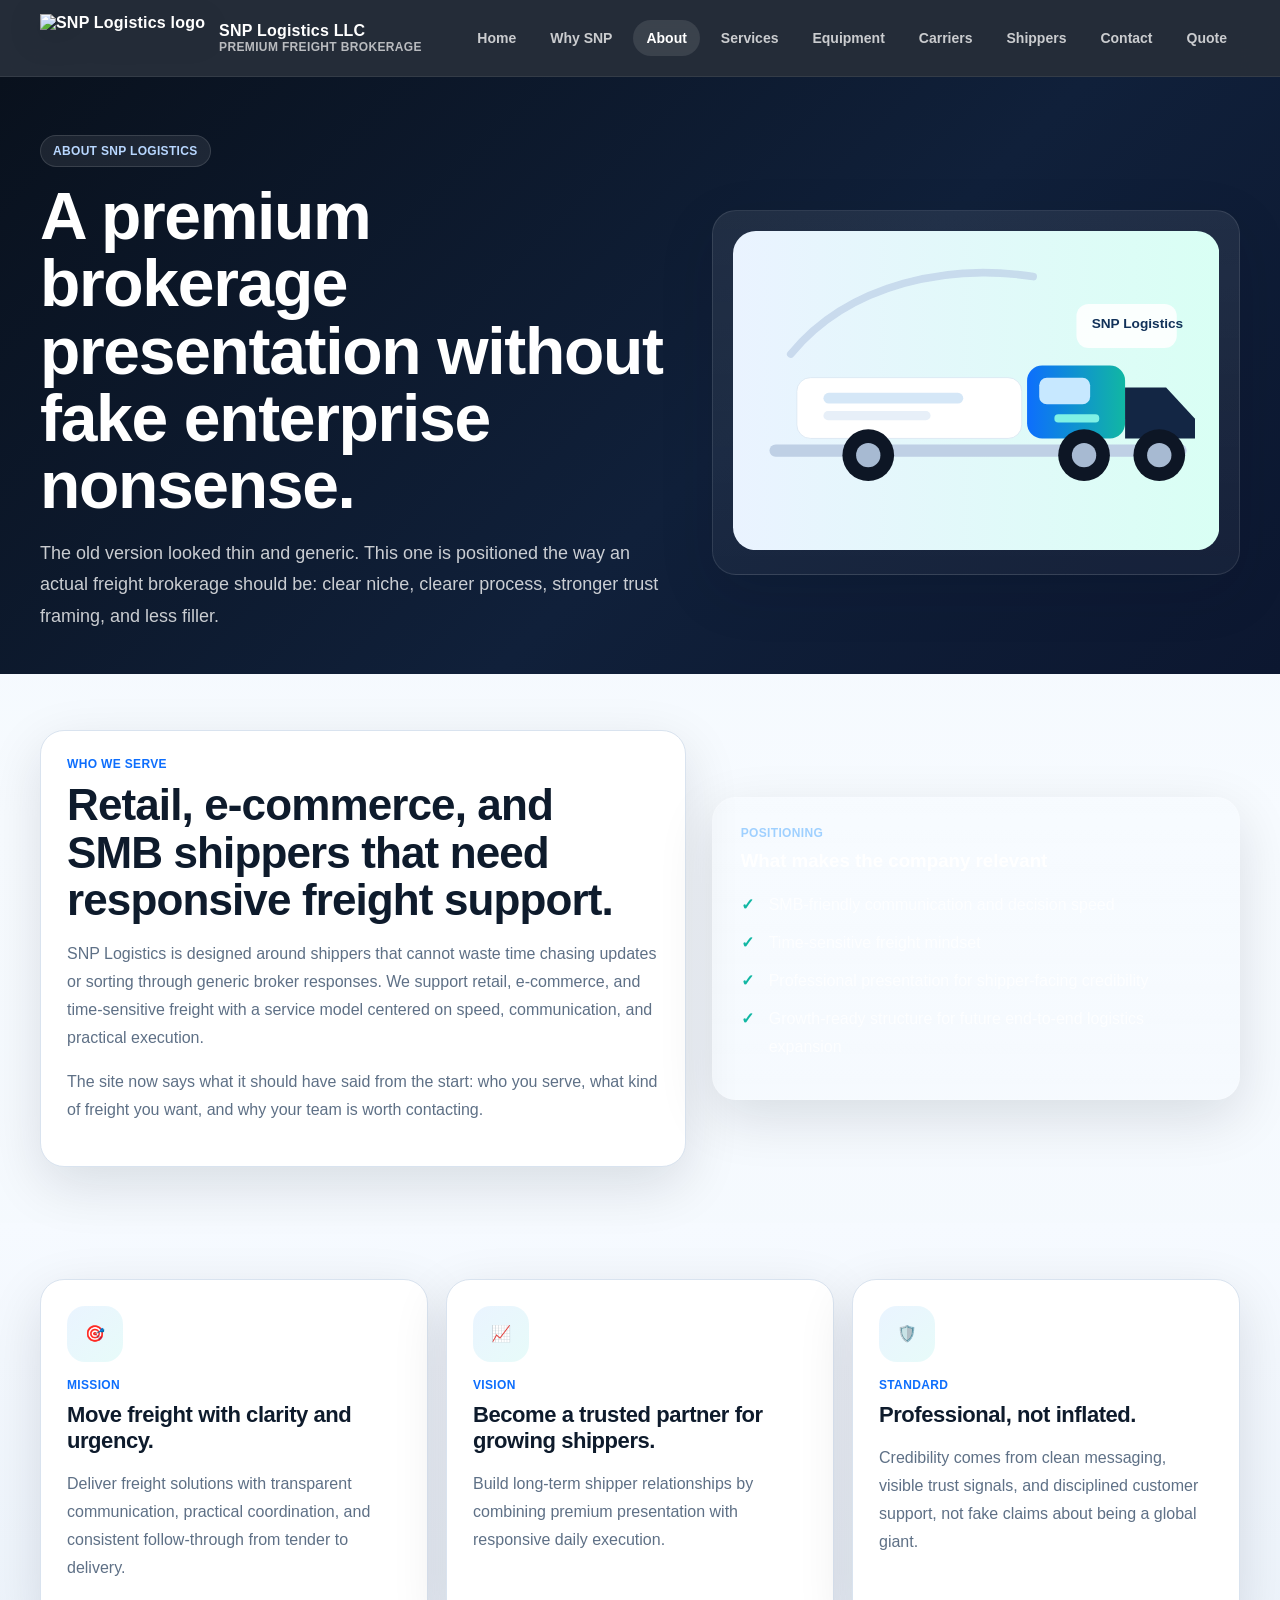
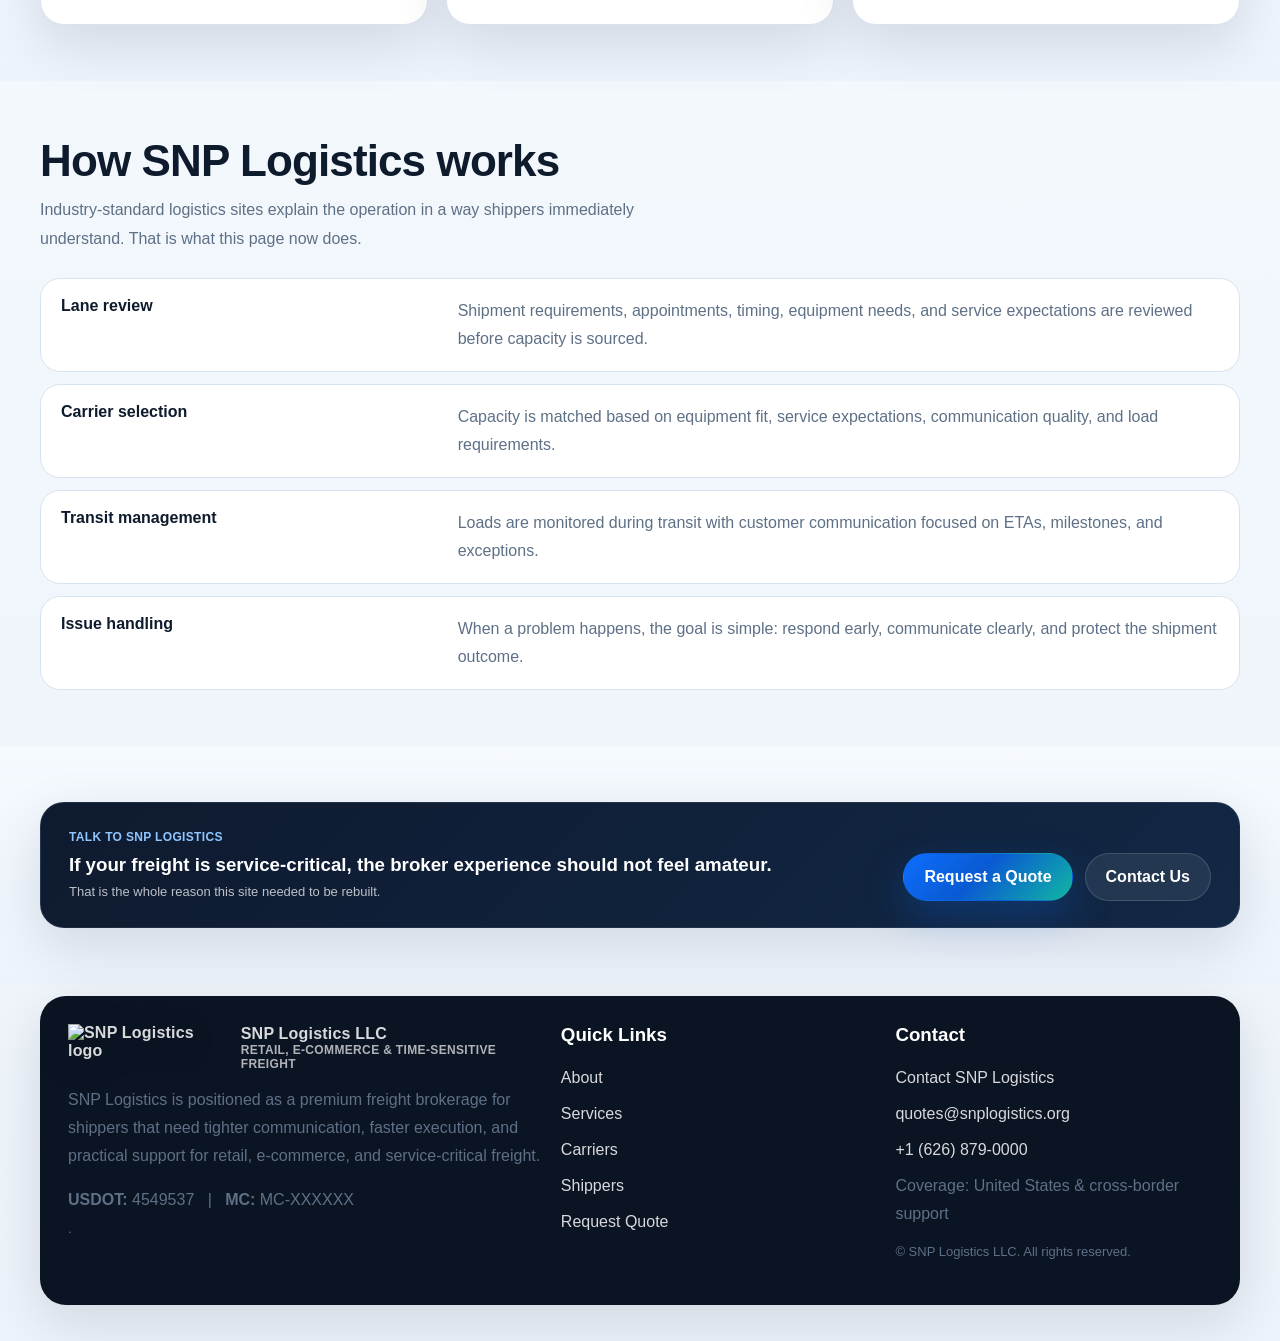
==== commit 78e177b9: "fixed minor issues" ====
--- a/about.html
+++ b/about.html
@@ -94,4 +94,4 @@
 .center{text-align:center}
 @media (max-width:980px){.hero-grid,.split,.grid-4,.grid-3,.grid-2,.footer-shell,.form-grid,.row,.quote-strip,.metric-grid{grid-template-columns:1fr}}
 @media (max-width:860px){.header-inner{flex-direction:column;align-items:flex-start}.site-nav{justify-content:flex-start;overflow:auto;width:100%}}
-</style></head><body><header class="site-header"><div class="container header-inner"><a class="brand" href="index.html" aria-label="SNP Logistics home"><img src="https://snplogistics.org/assets/icons/logo.svg" alt="SNP Logistics logo"><span>SNP Logistics LLC<small>Premium Freight Brokerage</small></span></a><nav class="site-nav" aria-label="Primary"><a href="index.html">Home</a><a href="why-us.html">Why SNP</a><a href="about.html" aria-current="page">About</a><a href="services.html">Services</a><a href="equipment.html">Equipment</a><a href="carriers.html">Carriers</a><a href="shippers.html">Shippers</a><a href="contact.html">Contact</a><a href="request-quote.html">Quote</a></nav></div></header><main><section class="page-hero"><div class="container hero-grid"><div><span class="eyebrow">About SNP Logistics</span><h1>A premium brokerage presentation without fake enterprise nonsense.</h1><p>The old version looked thin and generic. This one is positioned the way an actual freight brokerage should be: clear niche, clearer process, stronger trust framing, and less filler.</p></div><div class="hero-card"><svg viewBox="0 0 640 420" xmlns="http://www.w3.org/2000/svg" role="img" aria-label="Freight truck illustration"><defs><linearGradient id="bg1" x1="0" x2="1"><stop offset="0%" stop-color="#eaf3ff"/><stop offset="100%" stop-color="#d9fff4"/></linearGradient><linearGradient id="truck" x1="0" x2="1"><stop offset="0%" stop-color="#0d6efd"/><stop offset="100%" stop-color="#11b7a3"/></linearGradient></defs><rect width="640" height="420" rx="30" fill="url(#bg1)"/><path d="M56 289h533" stroke="#bfd0e5" stroke-width="16" stroke-linecap="round"/><rect x="84" y="193" width="296" height="80" rx="18" fill="#fff" stroke="#d8e5f1"/><rect x="387" y="177" width="129" height="96" rx="20" fill="url(#truck)"/><path d="M516 206h54l38 41v26h-92z" fill="#132644"/><rect x="403" y="193" width="67" height="35" rx="10" fill="#c7e8ff"/><circle cx="178" cy="295" r="34" fill="#0d1625"/><circle cx="178" cy="295" r="16" fill="#a7bad2"/><circle cx="462" cy="295" r="34" fill="#0d1625"/><circle cx="462" cy="295" r="16" fill="#a7bad2"/><circle cx="561" cy="295" r="34" fill="#0d1625"/><circle cx="561" cy="295" r="16" fill="#a7bad2"/><rect x="119" y="213" width="184" height="14" rx="7" fill="#d5e7f7"/><rect x="119" y="237" width="141" height="12" rx="6" fill="#e7eff8"/><rect x="423" y="241" width="59" height="11" rx="5" fill="#7ff1e5"/><path d="M76 162c78-95 212-119 319-102" stroke="#bfd2e8" stroke-width="10" stroke-linecap="round" fill="none" opacity=".75"/><rect x="452" y="96" width="132" height="58" rx="16" fill="#fff" opacity=".88"/><text x="472" y="128" font-family="Arial, sans-serif" font-size="18" font-weight="700" fill="#123259">SNP Logistics</text></svg></div></div></section><section class="section"><div class="container split"><article class="card"><div class="kicker">Who we serve</div><h2>Retail, e-commerce, and SMB shippers that need responsive freight support.</h2><p>SNP Logistics is designed around shippers that cannot waste time chasing updates or sorting through generic broker responses. We support retail, e-commerce, and time-sensitive freight with a service model centered on speed, communication, and practical execution.</p><p>The site now says what it should have said from the start: who you serve, what kind of freight you want, and why your team is worth contacting.</p></article><aside class="dark-card"><div class="kicker" style="color:#9fd0ff">Positioning</div><h3 style="margin-top:0">What makes the company relevant</h3><ul class="badge-list"><li>SMB-friendly communication and decision speed</li><li>Time-sensitive freight mindset</li><li>Professional presentation for shipper-facing credibility</li><li>Growth-ready structure for future end-to-end logistics expansion</li></ul></aside></div></section><section class="section alt"><div class="container grid-3"><article class="card"><div class="icon-box">🎯</div><div class="kicker">Mission</div><h3>Move freight with clarity and urgency.</h3><p>Deliver freight solutions with transparent communication, practical coordination, and consistent follow-through from tender to delivery.</p></article><article class="card"><div class="icon-box">📈</div><div class="kicker">Vision</div><h3>Become a trusted partner for growing shippers.</h3><p>Build long-term shipper relationships by combining premium presentation with responsive daily execution.</p></article><article class="card"><div class="icon-box">🛡️</div><div class="kicker">Standard</div><h3>Professional, not inflated.</h3><p>Credibility comes from clean messaging, visible trust signals, and disciplined customer support, not fake claims about being a global giant.</p></article></div></div></section><section class="section"><div class="container"><h2>How SNP Logistics works</h2><p class="section-copy">Industry-standard logistics sites explain the operation in a way shippers immediately understand. That is what this page now does.</p><div class="table-like"><div class="row"><strong>Lane review</strong><div>Shipment requirements, appointments, timing, equipment needs, and service expectations are reviewed before capacity is sourced.</div></div><div class="row"><strong>Carrier selection</strong><div>Capacity is matched based on equipment fit, service expectations, communication quality, and load requirements.</div></div><div class="row"><strong>Transit management</strong><div>Loads are monitored during transit with customer communication focused on ETAs, milestones, and exceptions.</div></div><div class="row"><strong>Issue handling</strong><div>When a problem happens, the goal is simple: respond early, communicate clearly, and protect the shipment outcome.</div></div></div></div></section><section class="section alt"><div class="container"><div class="inline-cta"><div><div class="kicker" style="color:#8fc6ff">Talk to SNP Logistics</div><h3 style="margin:0 0 8px">If your freight is service-critical, the broker experience should not feel amateur.</h3><div class="small">That is the whole reason this site needed to be rebuilt.</div></div><div class="actions"><a class="btn btn-primary" href="request-quote.html">Request a Quote</a><a class="btn btn-secondary" href="contact.html">Contact Us</a></div></div></div></section></main><footer class="site-footer"><div class="container"><div class="footer-shell"><div><a class="brand" href="index.html" aria-label="SNP Logistics home"><img src="https://snplogistics.org/assets/icons/logo.svg" alt="SNP Logistics logo"><span>SNP Logistics LLC<small>Retail, e-commerce &amp; time-sensitive freight</small></span></a><p style="margin-top:14px">SNP Logistics is positioned as a premium freight brokerage for shippers that need tighter communication, faster execution, and practical support for retail, e-commerce, and service-critical freight.</p><p><strong>USDOT:</strong> 4549537 &nbsp; | &nbsp; <strong>MC:</strong> MC-XXXXXX<br><span class="small">Dummy authority values are placeholders and should be replaced once you are ready.</span></p></div><div><h3 style="margin-top:0">Quick Links</h3><ul><li><a href="about.html">About</a></li><li><a href="services.html">Services</a></li><li><a href="carriers.html">Carriers</a></li><li><a href="shippers.html">Shippers</a></li><li><a href="request-quote.html">Request Quote</a></li></ul></div><div><h3 style="margin-top:0">Contact</h3><ul><li><a href="contact.html">Contact SNP Logistics</a></li><li><a href="mailto:quotes@snplogistics.org">quotes@snplogistics.org</a></li><li><a href="tel:+1-000-000-0000">+1 (000) 000-0000</a></li><li>Coverage: United States &amp; cross-border support</li></ul><p class="small">© SNP Logistics LLC. All rights reserved.</p></div></div></div></footer></body></html>+</style></head><body><header class="site-header"><div class="container header-inner"><a class="brand" href="index.html" aria-label="SNP Logistics home"><img src="https://snplogistics.org/assets/icons/logo.svg" alt="SNP Logistics logo"><span>SNP Logistics LLC<small>Premium Freight Brokerage</small></span></a><nav class="site-nav" aria-label="Primary"><a href="index.html">Home</a><a href="why-us.html">Why SNP</a><a href="about.html" aria-current="page">About</a><a href="services.html">Services</a><a href="equipment.html">Equipment</a><a href="carriers.html">Carriers</a><a href="shippers.html">Shippers</a><a href="contact.html">Contact</a><a href="request-quote.html">Quote</a></nav></div></header><main><section class="page-hero"><div class="container hero-grid"><div><span class="eyebrow">About SNP Logistics</span><h1>A premium brokerage presentation without fake enterprise nonsense.</h1><p>The old version looked thin and generic. This one is positioned the way an actual freight brokerage should be: clear niche, clearer process, stronger trust framing, and less filler.</p></div><div class="hero-card"><svg viewBox="0 0 640 420" xmlns="http://www.w3.org/2000/svg" role="img" aria-label="Freight truck illustration"><defs><linearGradient id="bg1" x1="0" x2="1"><stop offset="0%" stop-color="#eaf3ff"/><stop offset="100%" stop-color="#d9fff4"/></linearGradient><linearGradient id="truck" x1="0" x2="1"><stop offset="0%" stop-color="#0d6efd"/><stop offset="100%" stop-color="#11b7a3"/></linearGradient></defs><rect width="640" height="420" rx="30" fill="url(#bg1)"/><path d="M56 289h533" stroke="#bfd0e5" stroke-width="16" stroke-linecap="round"/><rect x="84" y="193" width="296" height="80" rx="18" fill="#fff" stroke="#d8e5f1"/><rect x="387" y="177" width="129" height="96" rx="20" fill="url(#truck)"/><path d="M516 206h54l38 41v26h-92z" fill="#132644"/><rect x="403" y="193" width="67" height="35" rx="10" fill="#c7e8ff"/><circle cx="178" cy="295" r="34" fill="#0d1625"/><circle cx="178" cy="295" r="16" fill="#a7bad2"/><circle cx="462" cy="295" r="34" fill="#0d1625"/><circle cx="462" cy="295" r="16" fill="#a7bad2"/><circle cx="561" cy="295" r="34" fill="#0d1625"/><circle cx="561" cy="295" r="16" fill="#a7bad2"/><rect x="119" y="213" width="184" height="14" rx="7" fill="#d5e7f7"/><rect x="119" y="237" width="141" height="12" rx="6" fill="#e7eff8"/><rect x="423" y="241" width="59" height="11" rx="5" fill="#7ff1e5"/><path d="M76 162c78-95 212-119 319-102" stroke="#bfd2e8" stroke-width="10" stroke-linecap="round" fill="none" opacity=".75"/><rect x="452" y="96" width="132" height="58" rx="16" fill="#fff" opacity=".88"/><text x="472" y="128" font-family="Arial, sans-serif" font-size="18" font-weight="700" fill="#123259">SNP Logistics</text></svg></div></div></section><section class="section"><div class="container split"><article class="card"><div class="kicker">Who we serve</div><h2>Retail, e-commerce, and SMB shippers that need responsive freight support.</h2><p>SNP Logistics is designed around shippers that cannot waste time chasing updates or sorting through generic broker responses. We support retail, e-commerce, and time-sensitive freight with a service model centered on speed, communication, and practical execution.</p><p>The site now says what it should have said from the start: who you serve, what kind of freight you want, and why your team is worth contacting.</p></article><aside class="dark-card"><div class="kicker" style="color:#9fd0ff">Positioning</div><h3 style="margin-top:0">What makes the company relevant</h3><ul class="badge-list"><li>SMB-friendly communication and decision speed</li><li>Time-sensitive freight mindset</li><li>Professional presentation for shipper-facing credibility</li><li>Growth-ready structure for future end-to-end logistics expansion</li></ul></aside></div></section><section class="section alt"><div class="container grid-3"><article class="card"><div class="icon-box">🎯</div><div class="kicker">Mission</div><h3>Move freight with clarity and urgency.</h3><p>Deliver freight solutions with transparent communication, practical coordination, and consistent follow-through from tender to delivery.</p></article><article class="card"><div class="icon-box">📈</div><div class="kicker">Vision</div><h3>Become a trusted partner for growing shippers.</h3><p>Build long-term shipper relationships by combining premium presentation with responsive daily execution.</p></article><article class="card"><div class="icon-box">🛡️</div><div class="kicker">Standard</div><h3>Professional, not inflated.</h3><p>Credibility comes from clean messaging, visible trust signals, and disciplined customer support, not fake claims about being a global giant.</p></article></div></div></section><section class="section"><div class="container"><h2>How SNP Logistics works</h2><p class="section-copy">Industry-standard logistics sites explain the operation in a way shippers immediately understand. That is what this page now does.</p><div class="table-like"><div class="row"><strong>Lane review</strong><div>Shipment requirements, appointments, timing, equipment needs, and service expectations are reviewed before capacity is sourced.</div></div><div class="row"><strong>Carrier selection</strong><div>Capacity is matched based on equipment fit, service expectations, communication quality, and load requirements.</div></div><div class="row"><strong>Transit management</strong><div>Loads are monitored during transit with customer communication focused on ETAs, milestones, and exceptions.</div></div><div class="row"><strong>Issue handling</strong><div>When a problem happens, the goal is simple: respond early, communicate clearly, and protect the shipment outcome.</div></div></div></div></section><section class="section alt"><div class="container"><div class="inline-cta"><div><div class="kicker" style="color:#8fc6ff">Talk to SNP Logistics</div><h3 style="margin:0 0 8px">If your freight is service-critical, the broker experience should not feel amateur.</h3><div class="small">That is the whole reason this site needed to be rebuilt.</div></div><div class="actions"><a class="btn btn-primary" href="request-quote.html">Request a Quote</a><a class="btn btn-secondary" href="contact.html">Contact Us</a></div></div></div></section></main><footer class="site-footer"><div class="container"><div class="footer-shell"><div><a class="brand" href="index.html" aria-label="SNP Logistics home"><img src="https://snplogistics.org/assets/icons/logo.svg" alt="SNP Logistics logo"><span>SNP Logistics LLC<small>Retail, e-commerce &amp; time-sensitive freight</small></span></a><p style="margin-top:14px">SNP Logistics is positioned as a premium freight brokerage for shippers that need tighter communication, faster execution, and practical support for retail, e-commerce, and service-critical freight.</p><p><strong>USDOT:</strong> 4549537 &nbsp; | &nbsp; <strong>MC:</strong> MC-XXXXXX<br><span class="small">.</span></p></div><div><h3 style="margin-top:0">Quick Links</h3><ul><li><a href="about.html">About</a></li><li><a href="services.html">Services</a></li><li><a href="carriers.html">Carriers</a></li><li><a href="shippers.html">Shippers</a></li><li><a href="request-quote.html">Request Quote</a></li></ul></div><div><h3 style="margin-top:0">Contact</h3><ul><li><a href="contact.html">Contact SNP Logistics</a></li><li><a href="mailto:quotes@snplogistics.org">quotes@snplogistics.org</a></li><li><a href="tel:+1-626-879-0000">+1 (626) 879-0000</a></li><li>Coverage: United States &amp; cross-border support</li></ul><p class="small">© SNP Logistics LLC. All rights reserved.</p></div></div></div></footer></body></html>
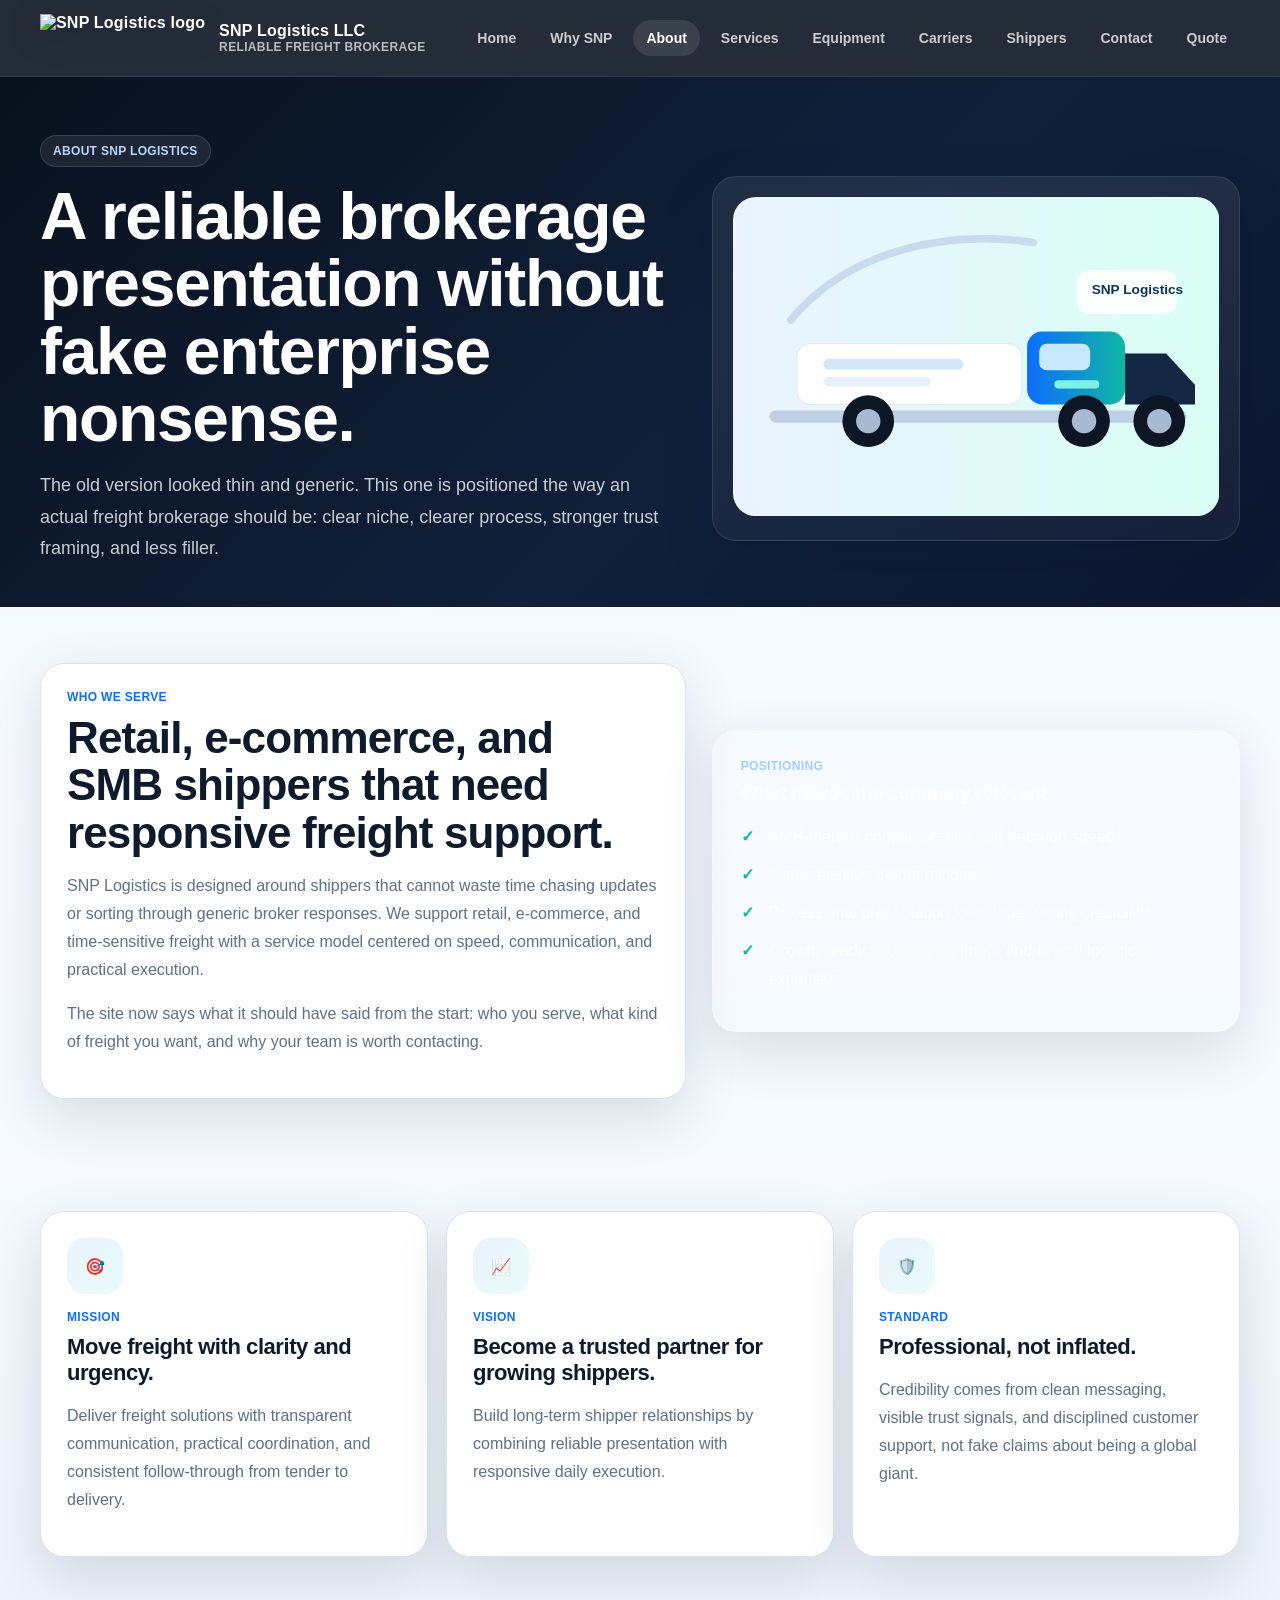
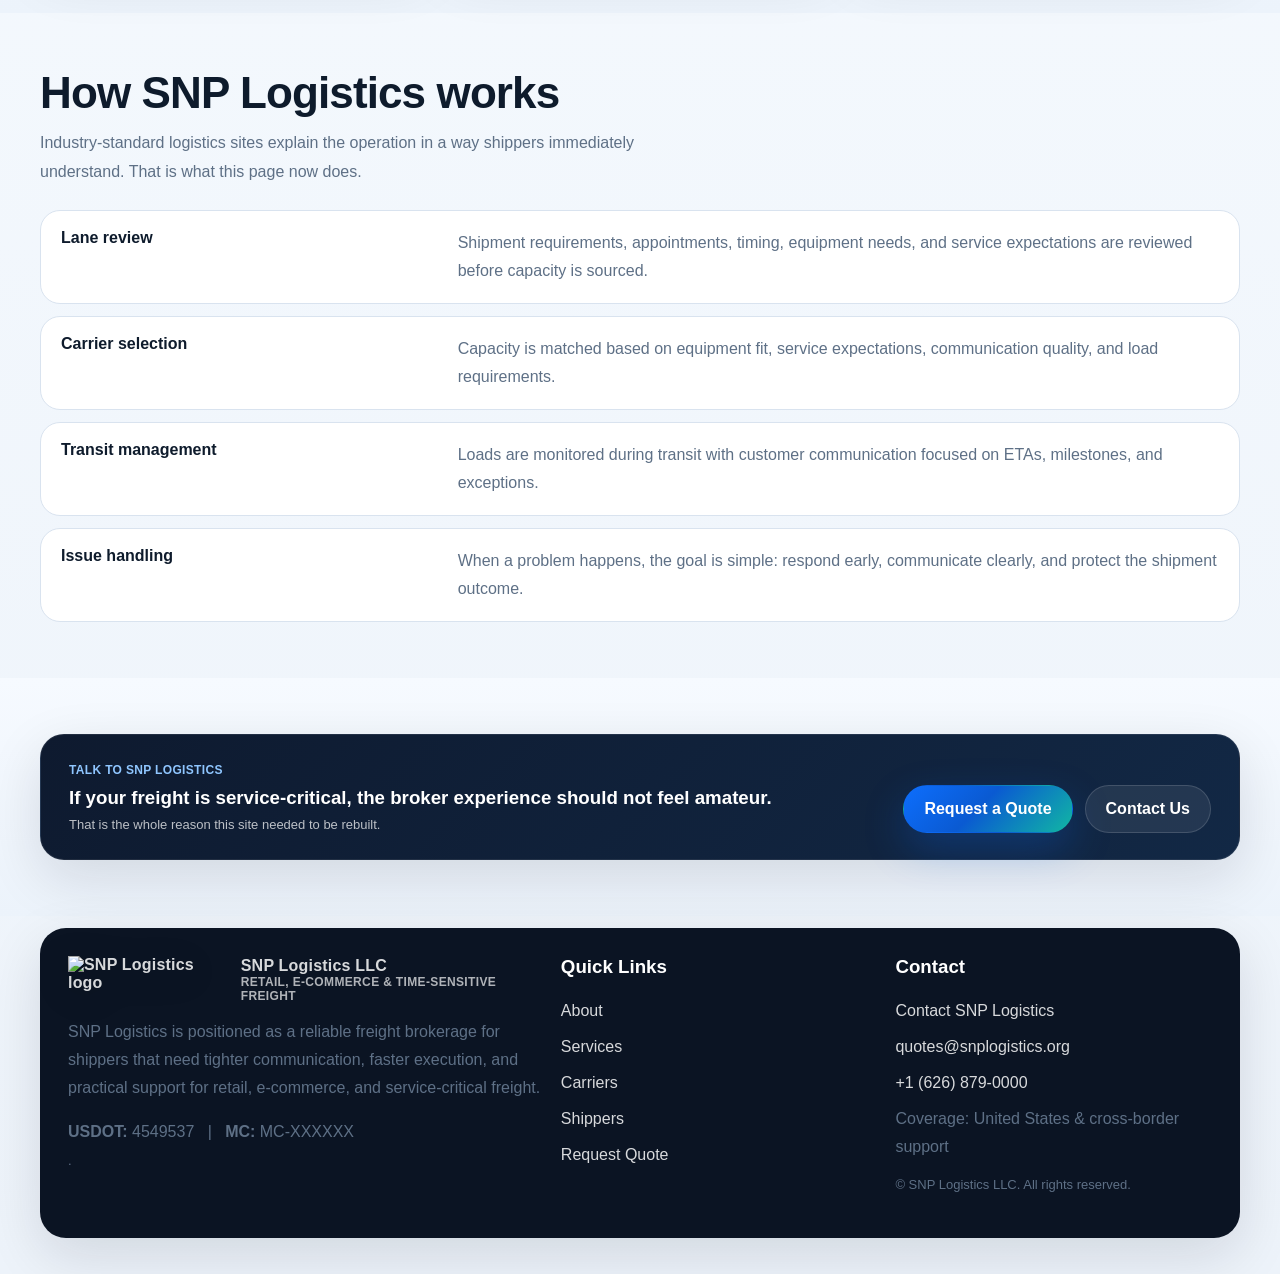
==== commit 50d7574e: "fix 2" ====
--- a/about.html
+++ b/about.html
@@ -94,4 +94,4 @@
 .center{text-align:center}
 @media (max-width:980px){.hero-grid,.split,.grid-4,.grid-3,.grid-2,.footer-shell,.form-grid,.row,.quote-strip,.metric-grid{grid-template-columns:1fr}}
 @media (max-width:860px){.header-inner{flex-direction:column;align-items:flex-start}.site-nav{justify-content:flex-start;overflow:auto;width:100%}}
-</style></head><body><header class="site-header"><div class="container header-inner"><a class="brand" href="index.html" aria-label="SNP Logistics home"><img src="https://snplogistics.org/assets/icons/logo.svg" alt="SNP Logistics logo"><span>SNP Logistics LLC<small>Premium Freight Brokerage</small></span></a><nav class="site-nav" aria-label="Primary"><a href="index.html">Home</a><a href="why-us.html">Why SNP</a><a href="about.html" aria-current="page">About</a><a href="services.html">Services</a><a href="equipment.html">Equipment</a><a href="carriers.html">Carriers</a><a href="shippers.html">Shippers</a><a href="contact.html">Contact</a><a href="request-quote.html">Quote</a></nav></div></header><main><section class="page-hero"><div class="container hero-grid"><div><span class="eyebrow">About SNP Logistics</span><h1>A premium brokerage presentation without fake enterprise nonsense.</h1><p>The old version looked thin and generic. This one is positioned the way an actual freight brokerage should be: clear niche, clearer process, stronger trust framing, and less filler.</p></div><div class="hero-card"><svg viewBox="0 0 640 420" xmlns="http://www.w3.org/2000/svg" role="img" aria-label="Freight truck illustration"><defs><linearGradient id="bg1" x1="0" x2="1"><stop offset="0%" stop-color="#eaf3ff"/><stop offset="100%" stop-color="#d9fff4"/></linearGradient><linearGradient id="truck" x1="0" x2="1"><stop offset="0%" stop-color="#0d6efd"/><stop offset="100%" stop-color="#11b7a3"/></linearGradient></defs><rect width="640" height="420" rx="30" fill="url(#bg1)"/><path d="M56 289h533" stroke="#bfd0e5" stroke-width="16" stroke-linecap="round"/><rect x="84" y="193" width="296" height="80" rx="18" fill="#fff" stroke="#d8e5f1"/><rect x="387" y="177" width="129" height="96" rx="20" fill="url(#truck)"/><path d="M516 206h54l38 41v26h-92z" fill="#132644"/><rect x="403" y="193" width="67" height="35" rx="10" fill="#c7e8ff"/><circle cx="178" cy="295" r="34" fill="#0d1625"/><circle cx="178" cy="295" r="16" fill="#a7bad2"/><circle cx="462" cy="295" r="34" fill="#0d1625"/><circle cx="462" cy="295" r="16" fill="#a7bad2"/><circle cx="561" cy="295" r="34" fill="#0d1625"/><circle cx="561" cy="295" r="16" fill="#a7bad2"/><rect x="119" y="213" width="184" height="14" rx="7" fill="#d5e7f7"/><rect x="119" y="237" width="141" height="12" rx="6" fill="#e7eff8"/><rect x="423" y="241" width="59" height="11" rx="5" fill="#7ff1e5"/><path d="M76 162c78-95 212-119 319-102" stroke="#bfd2e8" stroke-width="10" stroke-linecap="round" fill="none" opacity=".75"/><rect x="452" y="96" width="132" height="58" rx="16" fill="#fff" opacity=".88"/><text x="472" y="128" font-family="Arial, sans-serif" font-size="18" font-weight="700" fill="#123259">SNP Logistics</text></svg></div></div></section><section class="section"><div class="container split"><article class="card"><div class="kicker">Who we serve</div><h2>Retail, e-commerce, and SMB shippers that need responsive freight support.</h2><p>SNP Logistics is designed around shippers that cannot waste time chasing updates or sorting through generic broker responses. We support retail, e-commerce, and time-sensitive freight with a service model centered on speed, communication, and practical execution.</p><p>The site now says what it should have said from the start: who you serve, what kind of freight you want, and why your team is worth contacting.</p></article><aside class="dark-card"><div class="kicker" style="color:#9fd0ff">Positioning</div><h3 style="margin-top:0">What makes the company relevant</h3><ul class="badge-list"><li>SMB-friendly communication and decision speed</li><li>Time-sensitive freight mindset</li><li>Professional presentation for shipper-facing credibility</li><li>Growth-ready structure for future end-to-end logistics expansion</li></ul></aside></div></section><section class="section alt"><div class="container grid-3"><article class="card"><div class="icon-box">🎯</div><div class="kicker">Mission</div><h3>Move freight with clarity and urgency.</h3><p>Deliver freight solutions with transparent communication, practical coordination, and consistent follow-through from tender to delivery.</p></article><article class="card"><div class="icon-box">📈</div><div class="kicker">Vision</div><h3>Become a trusted partner for growing shippers.</h3><p>Build long-term shipper relationships by combining premium presentation with responsive daily execution.</p></article><article class="card"><div class="icon-box">🛡️</div><div class="kicker">Standard</div><h3>Professional, not inflated.</h3><p>Credibility comes from clean messaging, visible trust signals, and disciplined customer support, not fake claims about being a global giant.</p></article></div></div></section><section class="section"><div class="container"><h2>How SNP Logistics works</h2><p class="section-copy">Industry-standard logistics sites explain the operation in a way shippers immediately understand. That is what this page now does.</p><div class="table-like"><div class="row"><strong>Lane review</strong><div>Shipment requirements, appointments, timing, equipment needs, and service expectations are reviewed before capacity is sourced.</div></div><div class="row"><strong>Carrier selection</strong><div>Capacity is matched based on equipment fit, service expectations, communication quality, and load requirements.</div></div><div class="row"><strong>Transit management</strong><div>Loads are monitored during transit with customer communication focused on ETAs, milestones, and exceptions.</div></div><div class="row"><strong>Issue handling</strong><div>When a problem happens, the goal is simple: respond early, communicate clearly, and protect the shipment outcome.</div></div></div></div></section><section class="section alt"><div class="container"><div class="inline-cta"><div><div class="kicker" style="color:#8fc6ff">Talk to SNP Logistics</div><h3 style="margin:0 0 8px">If your freight is service-critical, the broker experience should not feel amateur.</h3><div class="small">That is the whole reason this site needed to be rebuilt.</div></div><div class="actions"><a class="btn btn-primary" href="request-quote.html">Request a Quote</a><a class="btn btn-secondary" href="contact.html">Contact Us</a></div></div></div></section></main><footer class="site-footer"><div class="container"><div class="footer-shell"><div><a class="brand" href="index.html" aria-label="SNP Logistics home"><img src="https://snplogistics.org/assets/icons/logo.svg" alt="SNP Logistics logo"><span>SNP Logistics LLC<small>Retail, e-commerce &amp; time-sensitive freight</small></span></a><p style="margin-top:14px">SNP Logistics is positioned as a premium freight brokerage for shippers that need tighter communication, faster execution, and practical support for retail, e-commerce, and service-critical freight.</p><p><strong>USDOT:</strong> 4549537 &nbsp; | &nbsp; <strong>MC:</strong> MC-XXXXXX<br><span class="small">.</span></p></div><div><h3 style="margin-top:0">Quick Links</h3><ul><li><a href="about.html">About</a></li><li><a href="services.html">Services</a></li><li><a href="carriers.html">Carriers</a></li><li><a href="shippers.html">Shippers</a></li><li><a href="request-quote.html">Request Quote</a></li></ul></div><div><h3 style="margin-top:0">Contact</h3><ul><li><a href="contact.html">Contact SNP Logistics</a></li><li><a href="mailto:quotes@snplogistics.org">quotes@snplogistics.org</a></li><li><a href="tel:+1-626-879-0000">+1 (626) 879-0000</a></li><li>Coverage: United States &amp; cross-border support</li></ul><p class="small">© SNP Logistics LLC. All rights reserved.</p></div></div></div></footer></body></html>+</style></head><body><header class="site-header"><div class="container header-inner"><a class="brand" href="index.html" aria-label="SNP Logistics home"><img src="https://snplogistics.org/assets/icons/logo.svg" alt="SNP Logistics logo"><span>SNP Logistics LLC<small>Reliable Freight Brokerage</small></span></a><nav class="site-nav" aria-label="Primary"><a href="index.html">Home</a><a href="why-us.html">Why SNP</a><a href="about.html" aria-current="page">About</a><a href="services.html">Services</a><a href="equipment.html">Equipment</a><a href="carriers.html">Carriers</a><a href="shippers.html">Shippers</a><a href="contact.html">Contact</a><a href="request-quote.html">Quote</a></nav></div></header><main><section class="page-hero"><div class="container hero-grid"><div><span class="eyebrow">About SNP Logistics</span><h1>A reliable brokerage presentation without fake enterprise nonsense.</h1><p>The old version looked thin and generic. This one is positioned the way an actual freight brokerage should be: clear niche, clearer process, stronger trust framing, and less filler.</p></div><div class="hero-card"><svg viewBox="0 0 640 420" xmlns="http://www.w3.org/2000/svg" role="img" aria-label="Freight truck illustration"><defs><linearGradient id="bg1" x1="0" x2="1"><stop offset="0%" stop-color="#eaf3ff"/><stop offset="100%" stop-color="#d9fff4"/></linearGradient><linearGradient id="truck" x1="0" x2="1"><stop offset="0%" stop-color="#0d6efd"/><stop offset="100%" stop-color="#11b7a3"/></linearGradient></defs><rect width="640" height="420" rx="30" fill="url(#bg1)"/><path d="M56 289h533" stroke="#bfd0e5" stroke-width="16" stroke-linecap="round"/><rect x="84" y="193" width="296" height="80" rx="18" fill="#fff" stroke="#d8e5f1"/><rect x="387" y="177" width="129" height="96" rx="20" fill="url(#truck)"/><path d="M516 206h54l38 41v26h-92z" fill="#132644"/><rect x="403" y="193" width="67" height="35" rx="10" fill="#c7e8ff"/><circle cx="178" cy="295" r="34" fill="#0d1625"/><circle cx="178" cy="295" r="16" fill="#a7bad2"/><circle cx="462" cy="295" r="34" fill="#0d1625"/><circle cx="462" cy="295" r="16" fill="#a7bad2"/><circle cx="561" cy="295" r="34" fill="#0d1625"/><circle cx="561" cy="295" r="16" fill="#a7bad2"/><rect x="119" y="213" width="184" height="14" rx="7" fill="#d5e7f7"/><rect x="119" y="237" width="141" height="12" rx="6" fill="#e7eff8"/><rect x="423" y="241" width="59" height="11" rx="5" fill="#7ff1e5"/><path d="M76 162c78-95 212-119 319-102" stroke="#bfd2e8" stroke-width="10" stroke-linecap="round" fill="none" opacity=".75"/><rect x="452" y="96" width="132" height="58" rx="16" fill="#fff" opacity=".88"/><text x="472" y="128" font-family="Arial, sans-serif" font-size="18" font-weight="700" fill="#123259">SNP Logistics</text></svg></div></div></section><section class="section"><div class="container split"><article class="card"><div class="kicker">Who we serve</div><h2>Retail, e-commerce, and SMB shippers that need responsive freight support.</h2><p>SNP Logistics is designed around shippers that cannot waste time chasing updates or sorting through generic broker responses. We support retail, e-commerce, and time-sensitive freight with a service model centered on speed, communication, and practical execution.</p><p>The site now says what it should have said from the start: who you serve, what kind of freight you want, and why your team is worth contacting.</p></article><aside class="dark-card"><div class="kicker" style="color:#9fd0ff">Positioning</div><h3 style="margin-top:0">What makes the company relevant</h3><ul class="badge-list"><li>SMB-friendly communication and decision speed</li><li>Time-sensitive freight mindset</li><li>Professional presentation for shipper-facing credibility</li><li>Growth-ready structure for future end-to-end logistics expansion</li></ul></aside></div></section><section class="section alt"><div class="container grid-3"><article class="card"><div class="icon-box">🎯</div><div class="kicker">Mission</div><h3>Move freight with clarity and urgency.</h3><p>Deliver freight solutions with transparent communication, practical coordination, and consistent follow-through from tender to delivery.</p></article><article class="card"><div class="icon-box">📈</div><div class="kicker">Vision</div><h3>Become a trusted partner for growing shippers.</h3><p>Build long-term shipper relationships by combining reliable presentation with responsive daily execution.</p></article><article class="card"><div class="icon-box">🛡️</div><div class="kicker">Standard</div><h3>Professional, not inflated.</h3><p>Credibility comes from clean messaging, visible trust signals, and disciplined customer support, not fake claims about being a global giant.</p></article></div></div></section><section class="section"><div class="container"><h2>How SNP Logistics works</h2><p class="section-copy">Industry-standard logistics sites explain the operation in a way shippers immediately understand. That is what this page now does.</p><div class="table-like"><div class="row"><strong>Lane review</strong><div>Shipment requirements, appointments, timing, equipment needs, and service expectations are reviewed before capacity is sourced.</div></div><div class="row"><strong>Carrier selection</strong><div>Capacity is matched based on equipment fit, service expectations, communication quality, and load requirements.</div></div><div class="row"><strong>Transit management</strong><div>Loads are monitored during transit with customer communication focused on ETAs, milestones, and exceptions.</div></div><div class="row"><strong>Issue handling</strong><div>When a problem happens, the goal is simple: respond early, communicate clearly, and protect the shipment outcome.</div></div></div></div></section><section class="section alt"><div class="container"><div class="inline-cta"><div><div class="kicker" style="color:#8fc6ff">Talk to SNP Logistics</div><h3 style="margin:0 0 8px">If your freight is service-critical, the broker experience should not feel amateur.</h3><div class="small">That is the whole reason this site needed to be rebuilt.</div></div><div class="actions"><a class="btn btn-primary" href="request-quote.html">Request a Quote</a><a class="btn btn-secondary" href="contact.html">Contact Us</a></div></div></div></section></main><footer class="site-footer"><div class="container"><div class="footer-shell"><div><a class="brand" href="index.html" aria-label="SNP Logistics home"><img src="https://snplogistics.org/assets/icons/logo.svg" alt="SNP Logistics logo"><span>SNP Logistics LLC<small>Retail, e-commerce &amp; time-sensitive freight</small></span></a><p style="margin-top:14px">SNP Logistics is positioned as a reliable freight brokerage for shippers that need tighter communication, faster execution, and practical support for retail, e-commerce, and service-critical freight.</p><p><strong>USDOT:</strong> 4549537 &nbsp; | &nbsp; <strong>MC:</strong> MC-XXXXXX<br><span class="small">.</span></p></div><div><h3 style="margin-top:0">Quick Links</h3><ul><li><a href="about.html">About</a></li><li><a href="services.html">Services</a></li><li><a href="carriers.html">Carriers</a></li><li><a href="shippers.html">Shippers</a></li><li><a href="request-quote.html">Request Quote</a></li></ul></div><div><h3 style="margin-top:0">Contact</h3><ul><li><a href="contact.html">Contact SNP Logistics</a></li><li><a href="mailto:quotes@snplogistics.org">quotes@snplogistics.org</a></li><li><a href="tel:+1-626-879-0000">+1 (626) 879-0000</a></li><li>Coverage: United States &amp; cross-border support</li></ul><p class="small">© SNP Logistics LLC. All rights reserved.</p></div></div></div></footer></body></html>
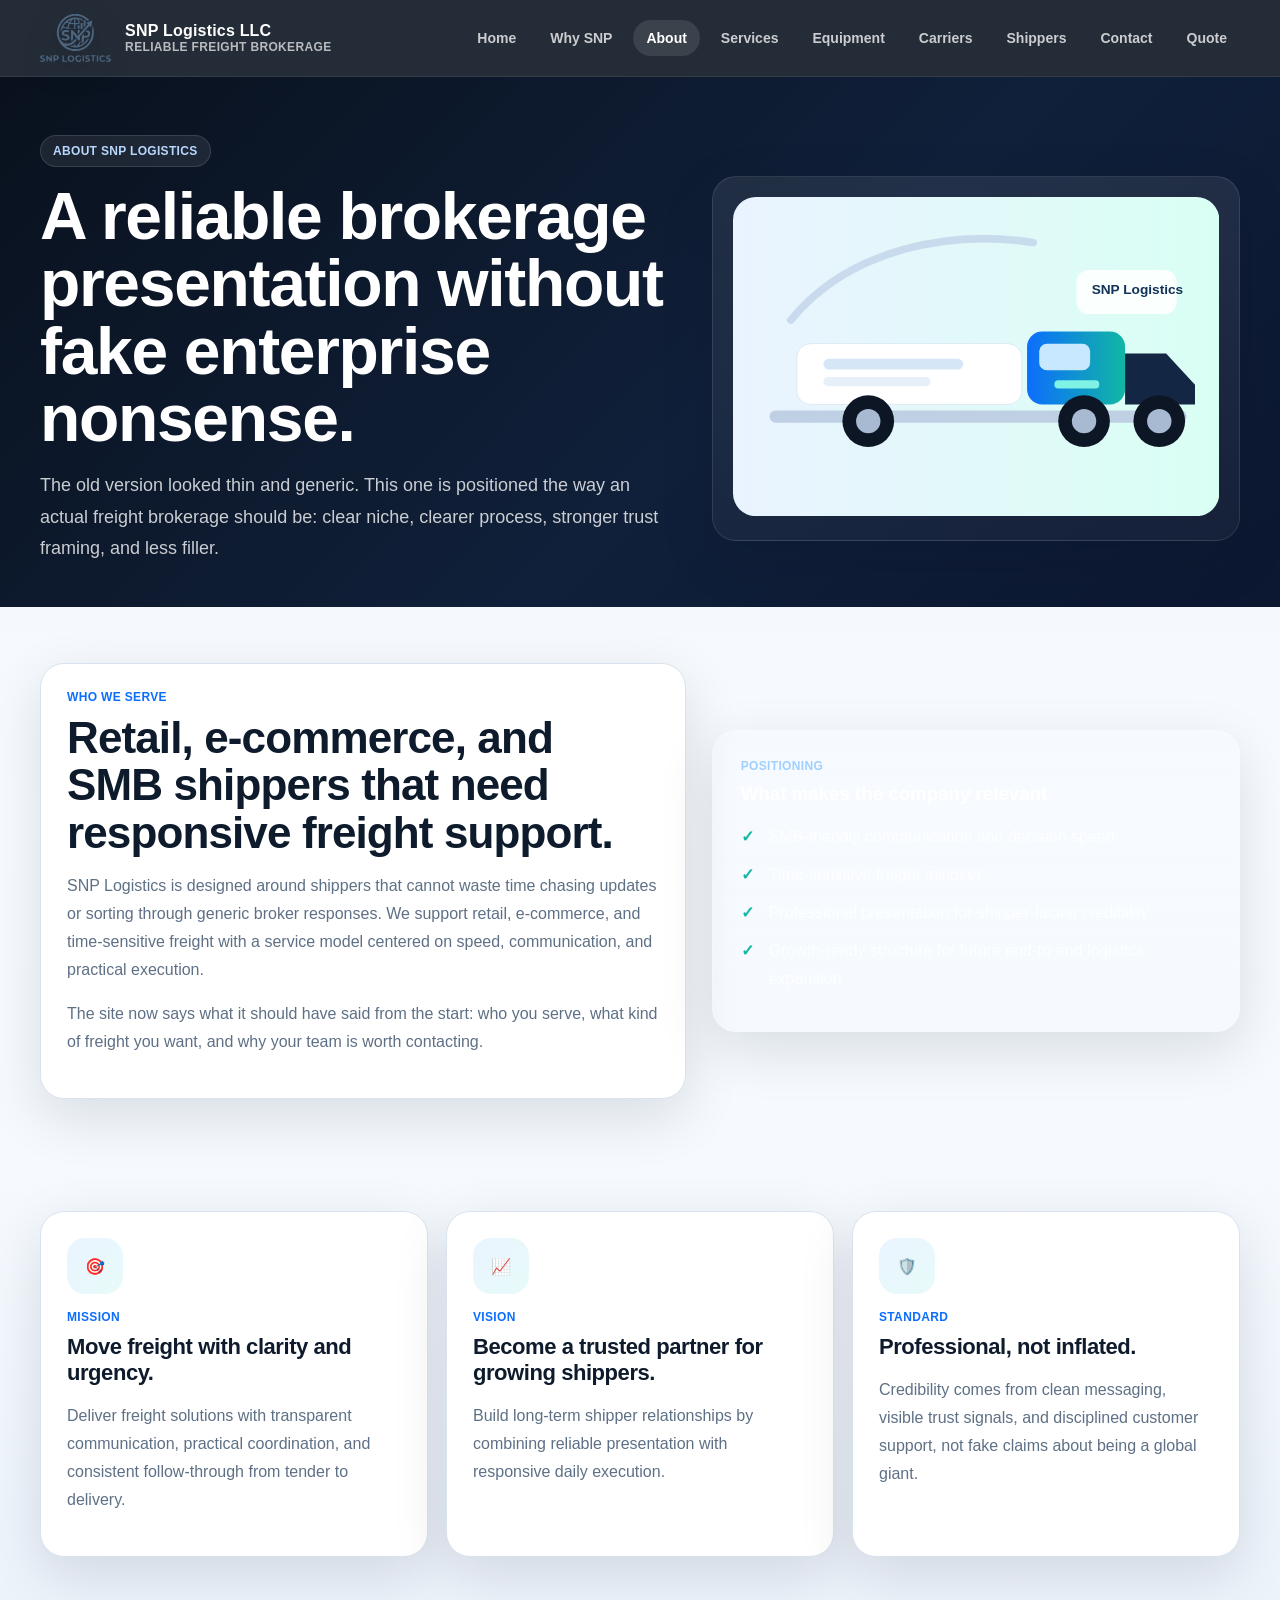
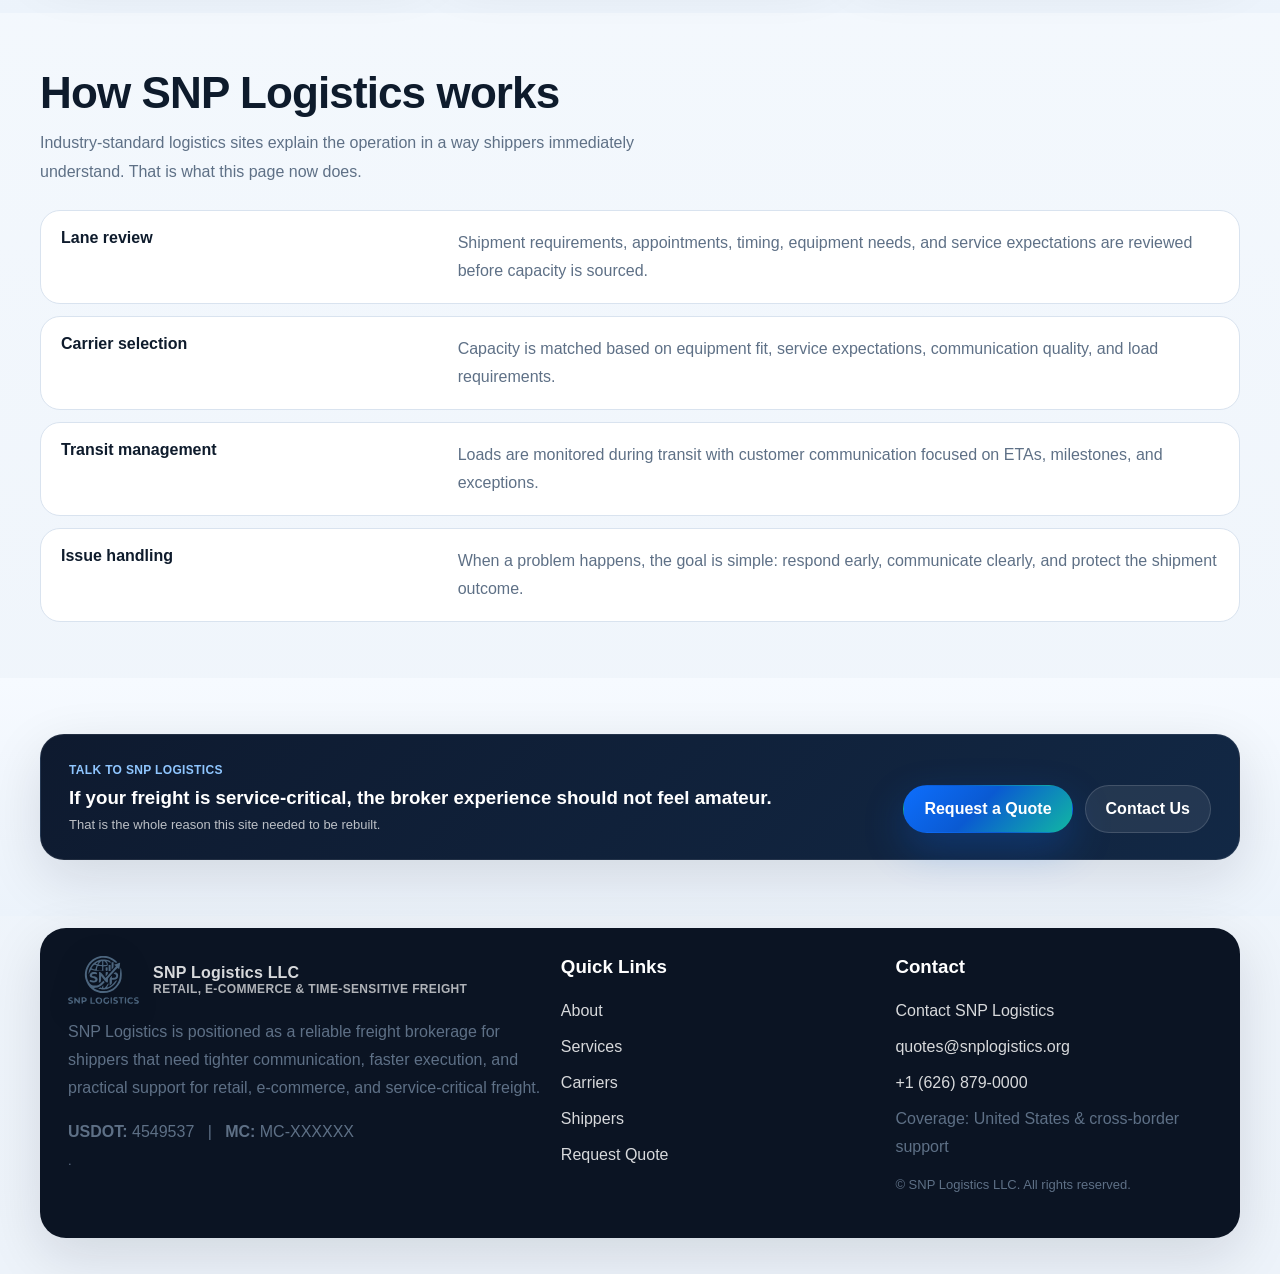
==== commit 091bf783: "fixed logo issue" ====
--- a/about.html
+++ b/about.html
@@ -94,4 +94,4 @@
 .center{text-align:center}
 @media (max-width:980px){.hero-grid,.split,.grid-4,.grid-3,.grid-2,.footer-shell,.form-grid,.row,.quote-strip,.metric-grid{grid-template-columns:1fr}}
 @media (max-width:860px){.header-inner{flex-direction:column;align-items:flex-start}.site-nav{justify-content:flex-start;overflow:auto;width:100%}}
-</style></head><body><header class="site-header"><div class="container header-inner"><a class="brand" href="index.html" aria-label="SNP Logistics home"><img src="https://snplogistics.org/assets/icons/logo.svg" alt="SNP Logistics logo"><span>SNP Logistics LLC<small>Reliable Freight Brokerage</small></span></a><nav class="site-nav" aria-label="Primary"><a href="index.html">Home</a><a href="why-us.html">Why SNP</a><a href="about.html" aria-current="page">About</a><a href="services.html">Services</a><a href="equipment.html">Equipment</a><a href="carriers.html">Carriers</a><a href="shippers.html">Shippers</a><a href="contact.html">Contact</a><a href="request-quote.html">Quote</a></nav></div></header><main><section class="page-hero"><div class="container hero-grid"><div><span class="eyebrow">About SNP Logistics</span><h1>A reliable brokerage presentation without fake enterprise nonsense.</h1><p>The old version looked thin and generic. This one is positioned the way an actual freight brokerage should be: clear niche, clearer process, stronger trust framing, and less filler.</p></div><div class="hero-card"><svg viewBox="0 0 640 420" xmlns="http://www.w3.org/2000/svg" role="img" aria-label="Freight truck illustration"><defs><linearGradient id="bg1" x1="0" x2="1"><stop offset="0%" stop-color="#eaf3ff"/><stop offset="100%" stop-color="#d9fff4"/></linearGradient><linearGradient id="truck" x1="0" x2="1"><stop offset="0%" stop-color="#0d6efd"/><stop offset="100%" stop-color="#11b7a3"/></linearGradient></defs><rect width="640" height="420" rx="30" fill="url(#bg1)"/><path d="M56 289h533" stroke="#bfd0e5" stroke-width="16" stroke-linecap="round"/><rect x="84" y="193" width="296" height="80" rx="18" fill="#fff" stroke="#d8e5f1"/><rect x="387" y="177" width="129" height="96" rx="20" fill="url(#truck)"/><path d="M516 206h54l38 41v26h-92z" fill="#132644"/><rect x="403" y="193" width="67" height="35" rx="10" fill="#c7e8ff"/><circle cx="178" cy="295" r="34" fill="#0d1625"/><circle cx="178" cy="295" r="16" fill="#a7bad2"/><circle cx="462" cy="295" r="34" fill="#0d1625"/><circle cx="462" cy="295" r="16" fill="#a7bad2"/><circle cx="561" cy="295" r="34" fill="#0d1625"/><circle cx="561" cy="295" r="16" fill="#a7bad2"/><rect x="119" y="213" width="184" height="14" rx="7" fill="#d5e7f7"/><rect x="119" y="237" width="141" height="12" rx="6" fill="#e7eff8"/><rect x="423" y="241" width="59" height="11" rx="5" fill="#7ff1e5"/><path d="M76 162c78-95 212-119 319-102" stroke="#bfd2e8" stroke-width="10" stroke-linecap="round" fill="none" opacity=".75"/><rect x="452" y="96" width="132" height="58" rx="16" fill="#fff" opacity=".88"/><text x="472" y="128" font-family="Arial, sans-serif" font-size="18" font-weight="700" fill="#123259">SNP Logistics</text></svg></div></div></section><section class="section"><div class="container split"><article class="card"><div class="kicker">Who we serve</div><h2>Retail, e-commerce, and SMB shippers that need responsive freight support.</h2><p>SNP Logistics is designed around shippers that cannot waste time chasing updates or sorting through generic broker responses. We support retail, e-commerce, and time-sensitive freight with a service model centered on speed, communication, and practical execution.</p><p>The site now says what it should have said from the start: who you serve, what kind of freight you want, and why your team is worth contacting.</p></article><aside class="dark-card"><div class="kicker" style="color:#9fd0ff">Positioning</div><h3 style="margin-top:0">What makes the company relevant</h3><ul class="badge-list"><li>SMB-friendly communication and decision speed</li><li>Time-sensitive freight mindset</li><li>Professional presentation for shipper-facing credibility</li><li>Growth-ready structure for future end-to-end logistics expansion</li></ul></aside></div></section><section class="section alt"><div class="container grid-3"><article class="card"><div class="icon-box">🎯</div><div class="kicker">Mission</div><h3>Move freight with clarity and urgency.</h3><p>Deliver freight solutions with transparent communication, practical coordination, and consistent follow-through from tender to delivery.</p></article><article class="card"><div class="icon-box">📈</div><div class="kicker">Vision</div><h3>Become a trusted partner for growing shippers.</h3><p>Build long-term shipper relationships by combining reliable presentation with responsive daily execution.</p></article><article class="card"><div class="icon-box">🛡️</div><div class="kicker">Standard</div><h3>Professional, not inflated.</h3><p>Credibility comes from clean messaging, visible trust signals, and disciplined customer support, not fake claims about being a global giant.</p></article></div></div></section><section class="section"><div class="container"><h2>How SNP Logistics works</h2><p class="section-copy">Industry-standard logistics sites explain the operation in a way shippers immediately understand. That is what this page now does.</p><div class="table-like"><div class="row"><strong>Lane review</strong><div>Shipment requirements, appointments, timing, equipment needs, and service expectations are reviewed before capacity is sourced.</div></div><div class="row"><strong>Carrier selection</strong><div>Capacity is matched based on equipment fit, service expectations, communication quality, and load requirements.</div></div><div class="row"><strong>Transit management</strong><div>Loads are monitored during transit with customer communication focused on ETAs, milestones, and exceptions.</div></div><div class="row"><strong>Issue handling</strong><div>When a problem happens, the goal is simple: respond early, communicate clearly, and protect the shipment outcome.</div></div></div></div></section><section class="section alt"><div class="container"><div class="inline-cta"><div><div class="kicker" style="color:#8fc6ff">Talk to SNP Logistics</div><h3 style="margin:0 0 8px">If your freight is service-critical, the broker experience should not feel amateur.</h3><div class="small">That is the whole reason this site needed to be rebuilt.</div></div><div class="actions"><a class="btn btn-primary" href="request-quote.html">Request a Quote</a><a class="btn btn-secondary" href="contact.html">Contact Us</a></div></div></div></section></main><footer class="site-footer"><div class="container"><div class="footer-shell"><div><a class="brand" href="index.html" aria-label="SNP Logistics home"><img src="https://snplogistics.org/assets/icons/logo.svg" alt="SNP Logistics logo"><span>SNP Logistics LLC<small>Retail, e-commerce &amp; time-sensitive freight</small></span></a><p style="margin-top:14px">SNP Logistics is positioned as a reliable freight brokerage for shippers that need tighter communication, faster execution, and practical support for retail, e-commerce, and service-critical freight.</p><p><strong>USDOT:</strong> 4549537 &nbsp; | &nbsp; <strong>MC:</strong> MC-XXXXXX<br><span class="small">.</span></p></div><div><h3 style="margin-top:0">Quick Links</h3><ul><li><a href="about.html">About</a></li><li><a href="services.html">Services</a></li><li><a href="carriers.html">Carriers</a></li><li><a href="shippers.html">Shippers</a></li><li><a href="request-quote.html">Request Quote</a></li></ul></div><div><h3 style="margin-top:0">Contact</h3><ul><li><a href="contact.html">Contact SNP Logistics</a></li><li><a href="mailto:quotes@snplogistics.org">quotes@snplogistics.org</a></li><li><a href="tel:+1-626-879-0000">+1 (626) 879-0000</a></li><li>Coverage: United States &amp; cross-border support</li></ul><p class="small">© SNP Logistics LLC. All rights reserved.</p></div></div></div></footer></body></html>+</style></head><body><header class="site-header"><div class="container header-inner"><a class="brand" href="index.html" aria-label="SNP Logistics home"><img src="/assets/icons/logo.svg" alt="SNP Logistics logo"><span>SNP Logistics LLC<small>Reliable Freight Brokerage</small></span></a><nav class="site-nav" aria-label="Primary"><a href="index.html">Home</a><a href="why-us.html">Why SNP</a><a href="about.html" aria-current="page">About</a><a href="services.html">Services</a><a href="equipment.html">Equipment</a><a href="carriers.html">Carriers</a><a href="shippers.html">Shippers</a><a href="contact.html">Contact</a><a href="request-quote.html">Quote</a></nav></div></header><main><section class="page-hero"><div class="container hero-grid"><div><span class="eyebrow">About SNP Logistics</span><h1>A reliable brokerage presentation without fake enterprise nonsense.</h1><p>The old version looked thin and generic. This one is positioned the way an actual freight brokerage should be: clear niche, clearer process, stronger trust framing, and less filler.</p></div><div class="hero-card"><svg viewBox="0 0 640 420" xmlns="http://www.w3.org/2000/svg" role="img" aria-label="Freight truck illustration"><defs><linearGradient id="bg1" x1="0" x2="1"><stop offset="0%" stop-color="#eaf3ff"/><stop offset="100%" stop-color="#d9fff4"/></linearGradient><linearGradient id="truck" x1="0" x2="1"><stop offset="0%" stop-color="#0d6efd"/><stop offset="100%" stop-color="#11b7a3"/></linearGradient></defs><rect width="640" height="420" rx="30" fill="url(#bg1)"/><path d="M56 289h533" stroke="#bfd0e5" stroke-width="16" stroke-linecap="round"/><rect x="84" y="193" width="296" height="80" rx="18" fill="#fff" stroke="#d8e5f1"/><rect x="387" y="177" width="129" height="96" rx="20" fill="url(#truck)"/><path d="M516 206h54l38 41v26h-92z" fill="#132644"/><rect x="403" y="193" width="67" height="35" rx="10" fill="#c7e8ff"/><circle cx="178" cy="295" r="34" fill="#0d1625"/><circle cx="178" cy="295" r="16" fill="#a7bad2"/><circle cx="462" cy="295" r="34" fill="#0d1625"/><circle cx="462" cy="295" r="16" fill="#a7bad2"/><circle cx="561" cy="295" r="34" fill="#0d1625"/><circle cx="561" cy="295" r="16" fill="#a7bad2"/><rect x="119" y="213" width="184" height="14" rx="7" fill="#d5e7f7"/><rect x="119" y="237" width="141" height="12" rx="6" fill="#e7eff8"/><rect x="423" y="241" width="59" height="11" rx="5" fill="#7ff1e5"/><path d="M76 162c78-95 212-119 319-102" stroke="#bfd2e8" stroke-width="10" stroke-linecap="round" fill="none" opacity=".75"/><rect x="452" y="96" width="132" height="58" rx="16" fill="#fff" opacity=".88"/><text x="472" y="128" font-family="Arial, sans-serif" font-size="18" font-weight="700" fill="#123259">SNP Logistics</text></svg></div></div></section><section class="section"><div class="container split"><article class="card"><div class="kicker">Who we serve</div><h2>Retail, e-commerce, and SMB shippers that need responsive freight support.</h2><p>SNP Logistics is designed around shippers that cannot waste time chasing updates or sorting through generic broker responses. We support retail, e-commerce, and time-sensitive freight with a service model centered on speed, communication, and practical execution.</p><p>The site now says what it should have said from the start: who you serve, what kind of freight you want, and why your team is worth contacting.</p></article><aside class="dark-card"><div class="kicker" style="color:#9fd0ff">Positioning</div><h3 style="margin-top:0">What makes the company relevant</h3><ul class="badge-list"><li>SMB-friendly communication and decision speed</li><li>Time-sensitive freight mindset</li><li>Professional presentation for shipper-facing credibility</li><li>Growth-ready structure for future end-to-end logistics expansion</li></ul></aside></div></section><section class="section alt"><div class="container grid-3"><article class="card"><div class="icon-box">🎯</div><div class="kicker">Mission</div><h3>Move freight with clarity and urgency.</h3><p>Deliver freight solutions with transparent communication, practical coordination, and consistent follow-through from tender to delivery.</p></article><article class="card"><div class="icon-box">📈</div><div class="kicker">Vision</div><h3>Become a trusted partner for growing shippers.</h3><p>Build long-term shipper relationships by combining reliable presentation with responsive daily execution.</p></article><article class="card"><div class="icon-box">🛡️</div><div class="kicker">Standard</div><h3>Professional, not inflated.</h3><p>Credibility comes from clean messaging, visible trust signals, and disciplined customer support, not fake claims about being a global giant.</p></article></div></div></section><section class="section"><div class="container"><h2>How SNP Logistics works</h2><p class="section-copy">Industry-standard logistics sites explain the operation in a way shippers immediately understand. That is what this page now does.</p><div class="table-like"><div class="row"><strong>Lane review</strong><div>Shipment requirements, appointments, timing, equipment needs, and service expectations are reviewed before capacity is sourced.</div></div><div class="row"><strong>Carrier selection</strong><div>Capacity is matched based on equipment fit, service expectations, communication quality, and load requirements.</div></div><div class="row"><strong>Transit management</strong><div>Loads are monitored during transit with customer communication focused on ETAs, milestones, and exceptions.</div></div><div class="row"><strong>Issue handling</strong><div>When a problem happens, the goal is simple: respond early, communicate clearly, and protect the shipment outcome.</div></div></div></div></section><section class="section alt"><div class="container"><div class="inline-cta"><div><div class="kicker" style="color:#8fc6ff">Talk to SNP Logistics</div><h3 style="margin:0 0 8px">If your freight is service-critical, the broker experience should not feel amateur.</h3><div class="small">That is the whole reason this site needed to be rebuilt.</div></div><div class="actions"><a class="btn btn-primary" href="request-quote.html">Request a Quote</a><a class="btn btn-secondary" href="contact.html">Contact Us</a></div></div></div></section></main><footer class="site-footer"><div class="container"><div class="footer-shell"><div><a class="brand" href="index.html" aria-label="SNP Logistics home"><img src="/assets/icons/logo.svg" alt="SNP Logistics logo"><span>SNP Logistics LLC<small>Retail, e-commerce &amp; time-sensitive freight</small></span></a><p style="margin-top:14px">SNP Logistics is positioned as a reliable freight brokerage for shippers that need tighter communication, faster execution, and practical support for retail, e-commerce, and service-critical freight.</p><p><strong>USDOT:</strong> 4549537 &nbsp; | &nbsp; <strong>MC:</strong> MC-XXXXXX<br><span class="small">.</span></p></div><div><h3 style="margin-top:0">Quick Links</h3><ul><li><a href="about.html">About</a></li><li><a href="services.html">Services</a></li><li><a href="carriers.html">Carriers</a></li><li><a href="shippers.html">Shippers</a></li><li><a href="request-quote.html">Request Quote</a></li></ul></div><div><h3 style="margin-top:0">Contact</h3><ul><li><a href="contact.html">Contact SNP Logistics</a></li><li><a href="mailto:quotes@snplogistics.org">quotes@snplogistics.org</a></li><li><a href="tel:+1-626-879-0000">+1 (626) 879-0000</a></li><li>Coverage: United States &amp; cross-border support</li></ul><p class="small">© SNP Logistics LLC. All rights reserved.</p></div></div></div></footer></body></html>
